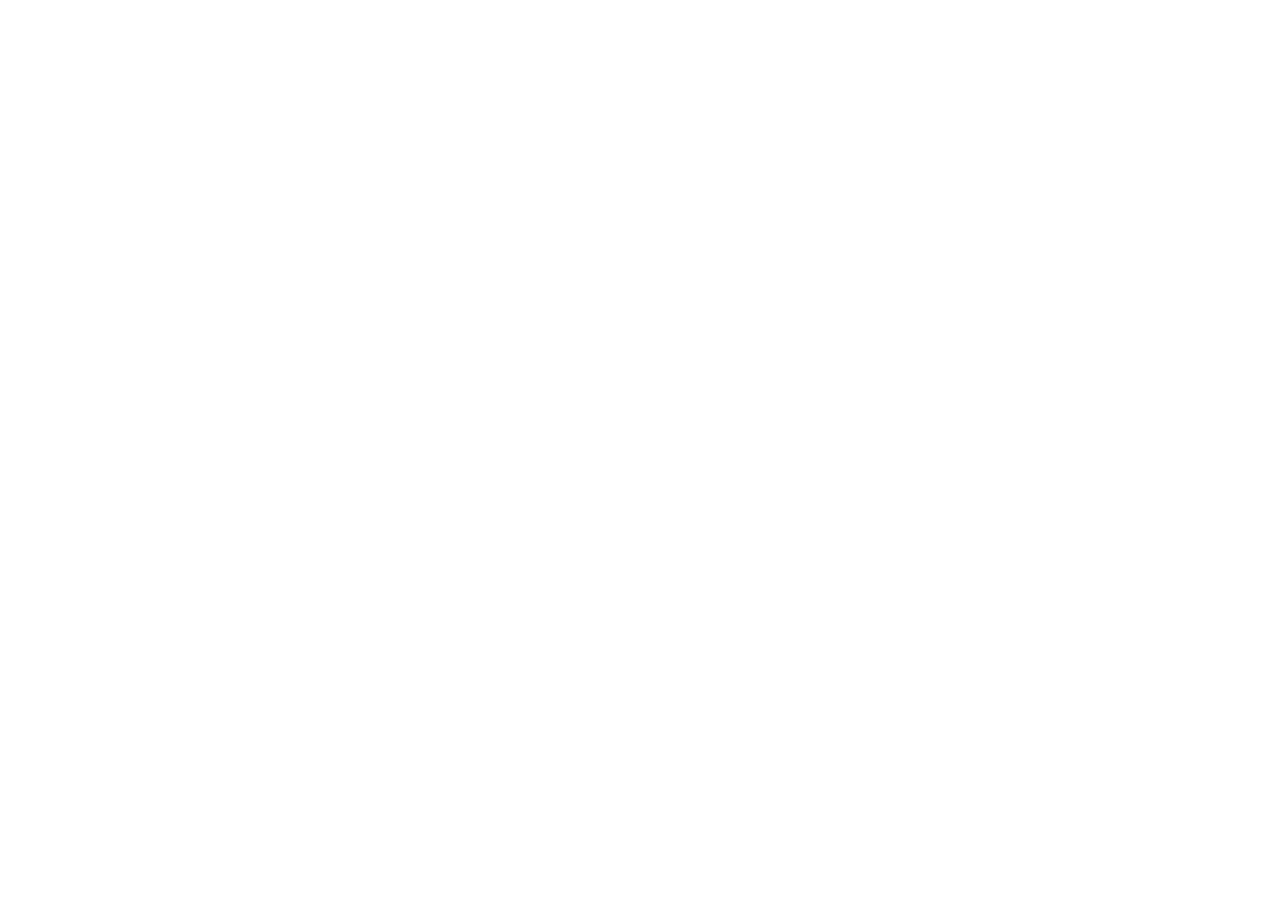
==== css.html @ 4d15ab6f "adiciona categorias de estrutura, textos e links ao html.html" ====
<!DOCTYPE html>
<html lang="pt-BR">
<head>
    <meta charset="UTF-8">
    <meta name="viewport" content="width=device-width, initial-scale=1.0">
    <link rel="stylesheet" href="css/estilo.css">
    <title>Document</title>
</head>
<body>
    
</body>
</html>
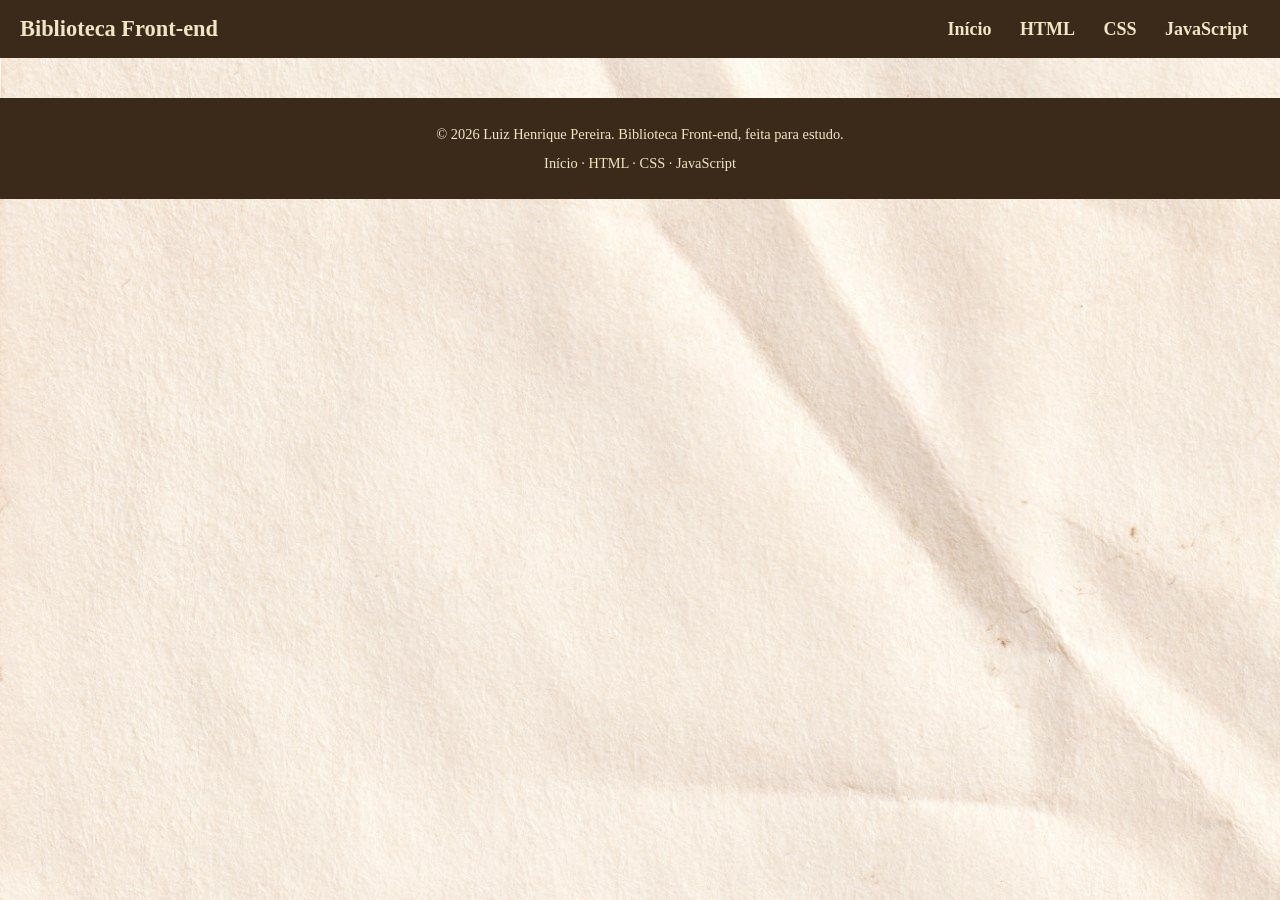
==== commit 2cbdc0d6: "adiciona estilo de e-book, índice interno e rodapé" ====
--- a/css.html
+++ b/css.html
@@ -1,12 +1,31 @@
-<!DOCTYPE html>
+<!doctype html>
 <html lang="pt-BR">
-<head>
-    <meta charset="UTF-8">
-    <meta name="viewport" content="width=device-width, initial-scale=1.0">
-    <link rel="stylesheet" href="css/estilo.css">
+  <head>
+    <meta charset="UTF-8" />
+    <meta name="viewport" content="width=device-width, initial-scale=1.0" />
+    <link rel="stylesheet" href="css/estilo.css" />
     <title>Document</title>
-</head>
-<body>
-    
-</body>
-</html>+  </head>
+  <body>
+    <header>
+      <h1>Biblioteca Front-end</h1>
+      <nav>
+        <a href="index.html">Início</a>
+        <a href="html.html">HTML</a>
+        <a href="css.html">CSS</a>
+        <a href="javascript.html">JavaScript</a>
+      </nav>
+    </header>
+    <footer>
+      <p>
+        &copy; 2026 Luiz Henrique Pereira. Biblioteca Front-end, feita para
+        estudo.
+      </p>
+      <p>
+        <a href="index.html">Início</a> · <a href="html.html">HTML</a> ·
+        <a href="css.html">CSS</a> ·
+        <a href="javascript.html">JavaScript</a>
+      </p>
+    </footer>
+  </body>
+</html>
--- a/css/estilo.css
+++ b/css/estilo.css
@@ -0,0 +1,138 @@
+* {
+    box-sizing: border-box;
+}
+
+body {
+    margin: 0;
+    font-family: Georgia, "Times New Roman", serif;
+    font-size: 18px;
+    line-height: 1.7;
+    color: #1a1a1a;
+    background-color: #f1e5c8;
+    background-image: url("../img/fundo-papel.jpg");
+    background-repeat: repeat;
+}
+
+header {
+    background-color: #3b2a1a;
+    color: #f1e5c8;
+    padding: 10px 20px;
+    position: sticky;
+    top: 0;
+    z-index: 100;
+    display: flex;
+    flex-wrap: wrap;
+    align-items: center;
+    justify-content: space-between;
+    gap: 8px 20px;
+}
+
+header h1 {
+    margin: 0;
+    font-size: 1.4rem;
+}
+
+nav a {
+    color: #f1e5c8;
+    text-decoration: none;
+    margin: 0 12px;
+    font-weight: bold;
+}
+
+nav a:hover {
+    text-decoration: underline;
+}
+
+main {
+    max-width: 900px;
+    margin: 0 auto;
+    padding: 20px;
+}
+
+main > section > h2 {
+    border-bottom: 2px solid #3b2a1a;
+    padding-bottom: 8px;
+}
+
+article {
+    background-color: rgba(255, 255, 255, 0.500);
+    border-left: 5px solid #3b2a1a;
+    border-radius: 6px;
+    padding: 16px 20px;
+    margin-bottom: 24px;
+}
+
+pre {
+    background-color: #2b2b2b;
+    color: #f5f5f5;
+    padding: 14px;
+    border-radius: 6px;
+    overflow-x: auto;
+}
+
+code {
+    font-family: Consolas, "Courier New", monospace;
+}
+
+article h3 {
+    color: #3b2a1a;
+    margin-top: 0;
+}
+
+article h3 code {
+    background-color: rgba(59, 42, 26, 0.12);
+    padding: 2px 8px;
+    border-radius: 4px;
+}
+
+html {
+    scroll-behavior: smooth;
+}
+
+section {
+    scroll-margin-top: 70px;
+}
+
+.indice {
+    background-color: rgba(255, 255, 255, 0.5);
+    border-left: 5px solid #3b2a1a;
+    border-radius: 6px;
+    padding: 16px 20px;
+    margin-bottom: 24px;
+}
+
+.indice h3 {
+    margin-top: 0;
+    color: #3b2a1a;
+}
+
+.indice a {
+    color: #3b2a1a;
+    margin: 0;
+}
+
+.indice a:hover {
+    text-decoration: underline;
+}
+
+footer {
+    background-color: #3b2a1a;
+    color: #f1e5c8;
+    padding: 20px;
+    text-align: center;
+    margin-top: 40px;
+    font-size: 0.9rem;
+}
+
+footer p {
+    margin: 4px 0;
+}
+
+footer a {
+    color: #f1e5c8;
+    text-decoration: none;
+}
+
+footer a:hover {
+    text-decoration: underline;
+}
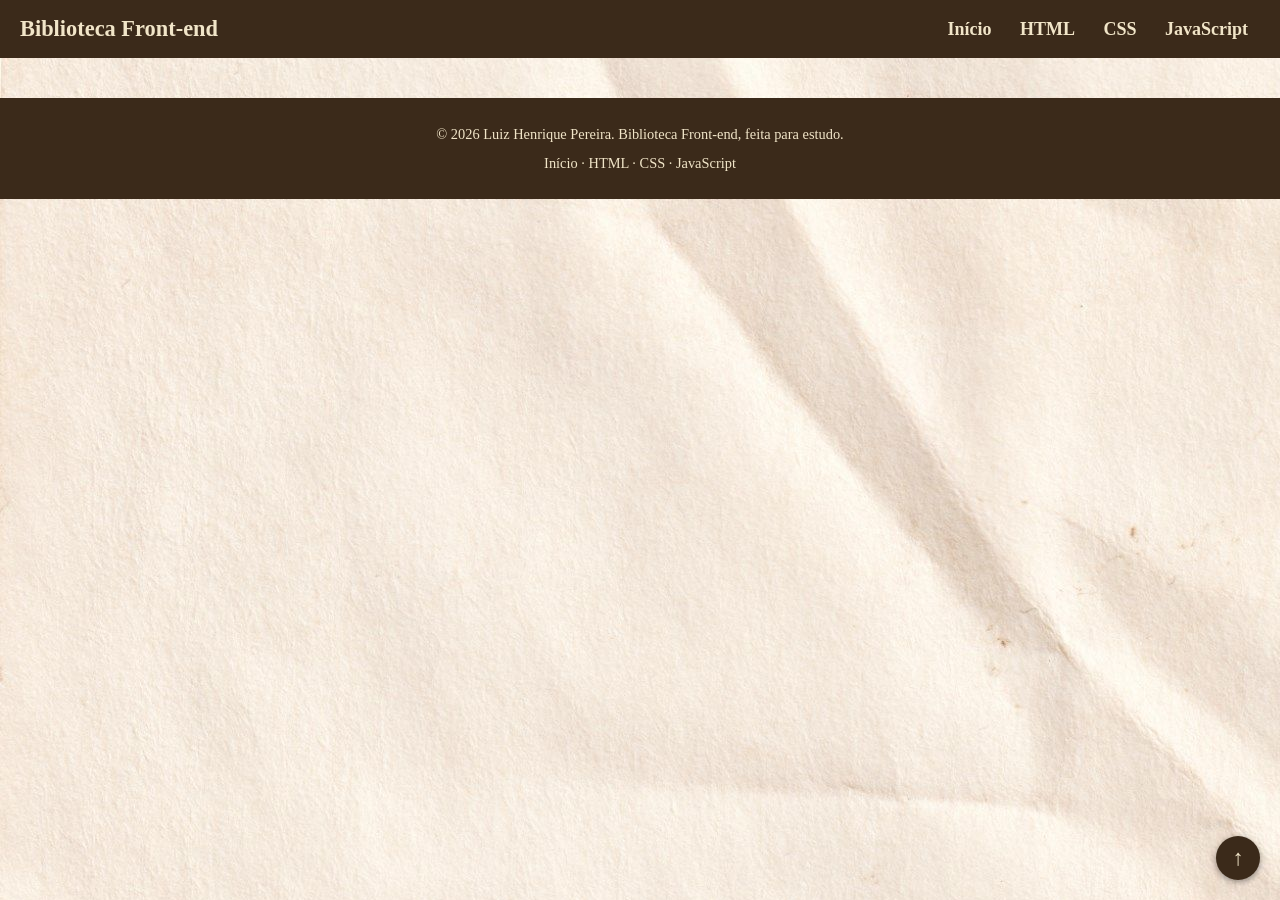
==== commit 8d9951d1: "adiciona botão voltar ao topo, seção texto e código e nota de segurança no link" ====
--- a/css.html
+++ b/css.html
@@ -7,7 +7,7 @@
     <title>Document</title>
   </head>
   <body>
-    <header>
+    <header id="topo">
       <h1>Biblioteca Front-end</h1>
       <nav>
         <a href="index.html">Início</a>
@@ -27,5 +27,6 @@
         <a href="javascript.html">JavaScript</a>
       </p>
     </footer>
+    <a href="#" class="voltar-topo" aria-label="Voltar ao topo">↑</a>
   </body>
 </html>
--- a/css/estilo.css
+++ b/css/estilo.css
@@ -135,4 +135,26 @@
 
 footer a:hover {
     text-decoration: underline;
+}
+
+.voltar-topo {
+    position: fixed;
+    right: 20px;
+    bottom: 20px;
+    width: 44px;
+    height: 44px;
+    display: flex;
+    align-items: center;
+    justify-content: center;
+    background-color: #3b2a1a;
+    color: #f1e5c8;
+    border-radius: 50%;
+    text-decoration: none;
+    font-size: 1.4rem;
+    box-shadow: 0 2px 6px rgba(0, 0, 0, 0.4);
+    z-index: 100;
+}
+
+.voltar-topo:hover {
+    background-color: #5a4028;
 }
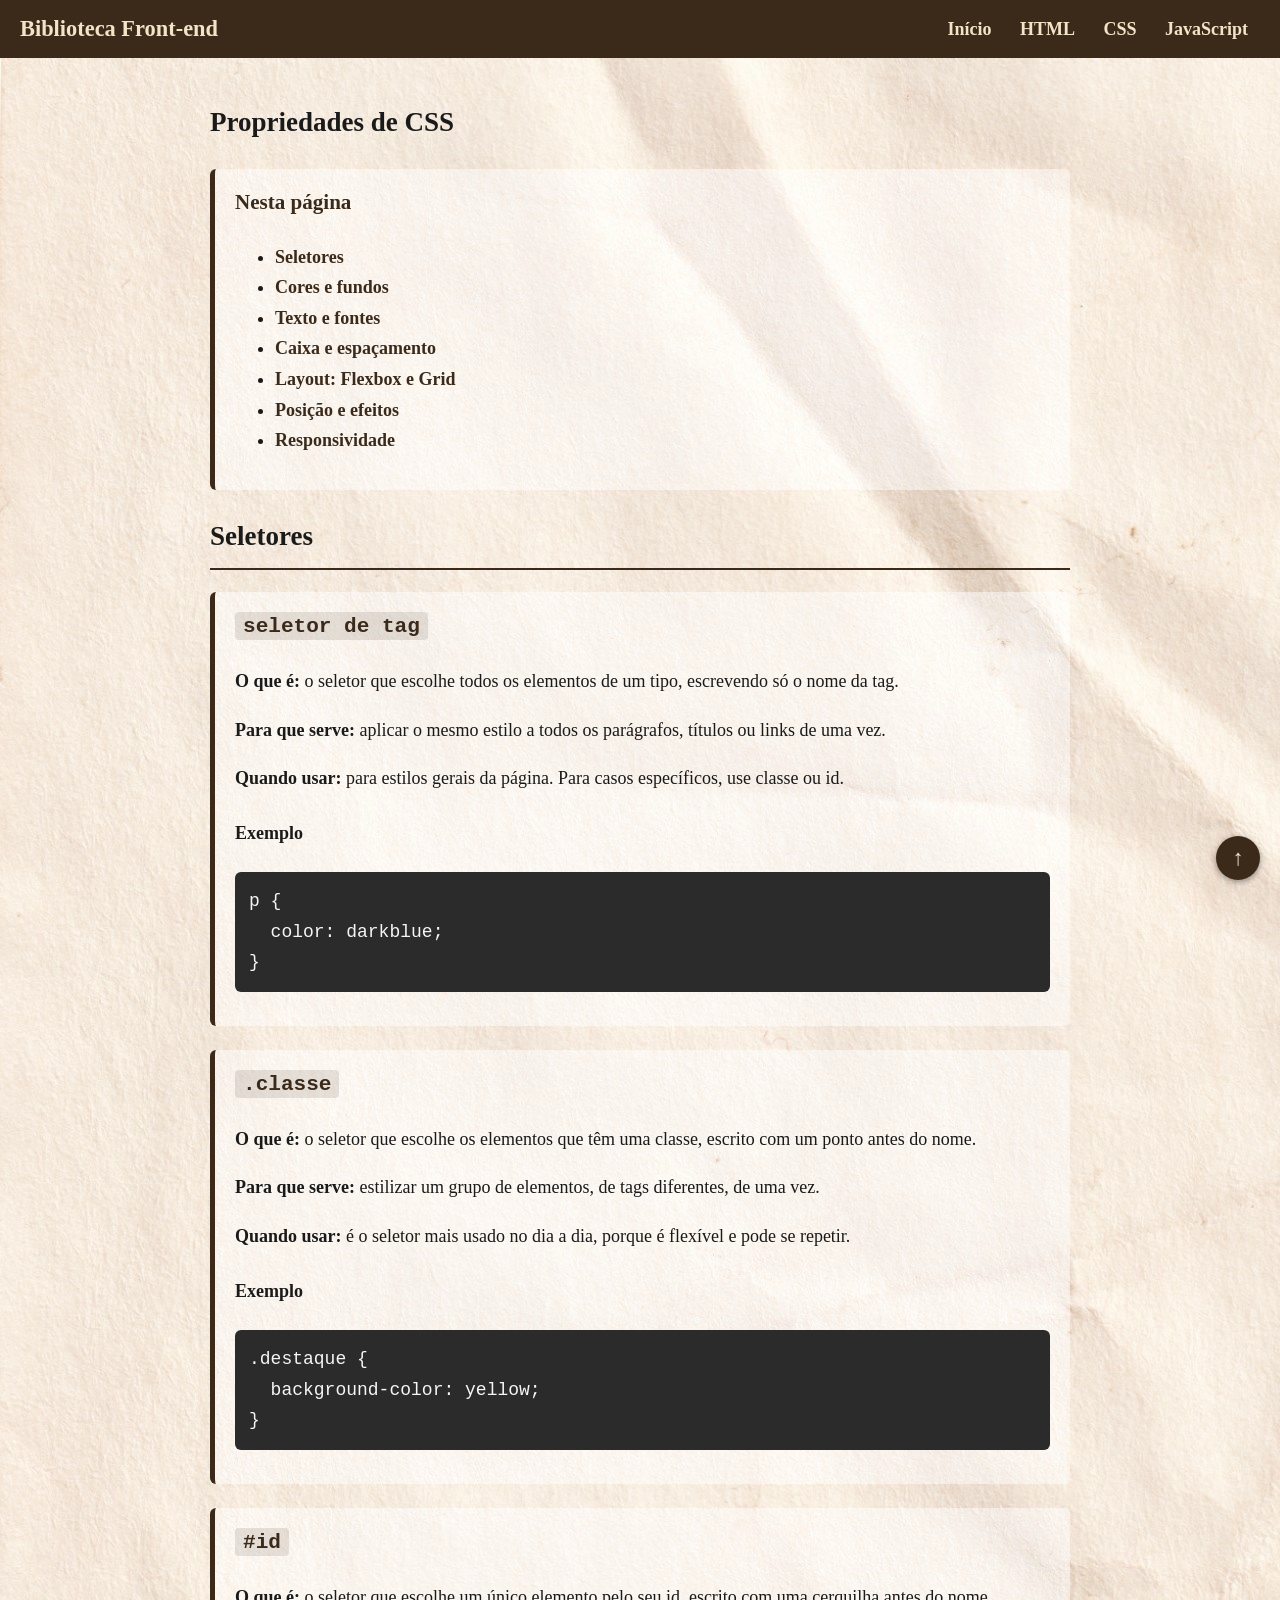
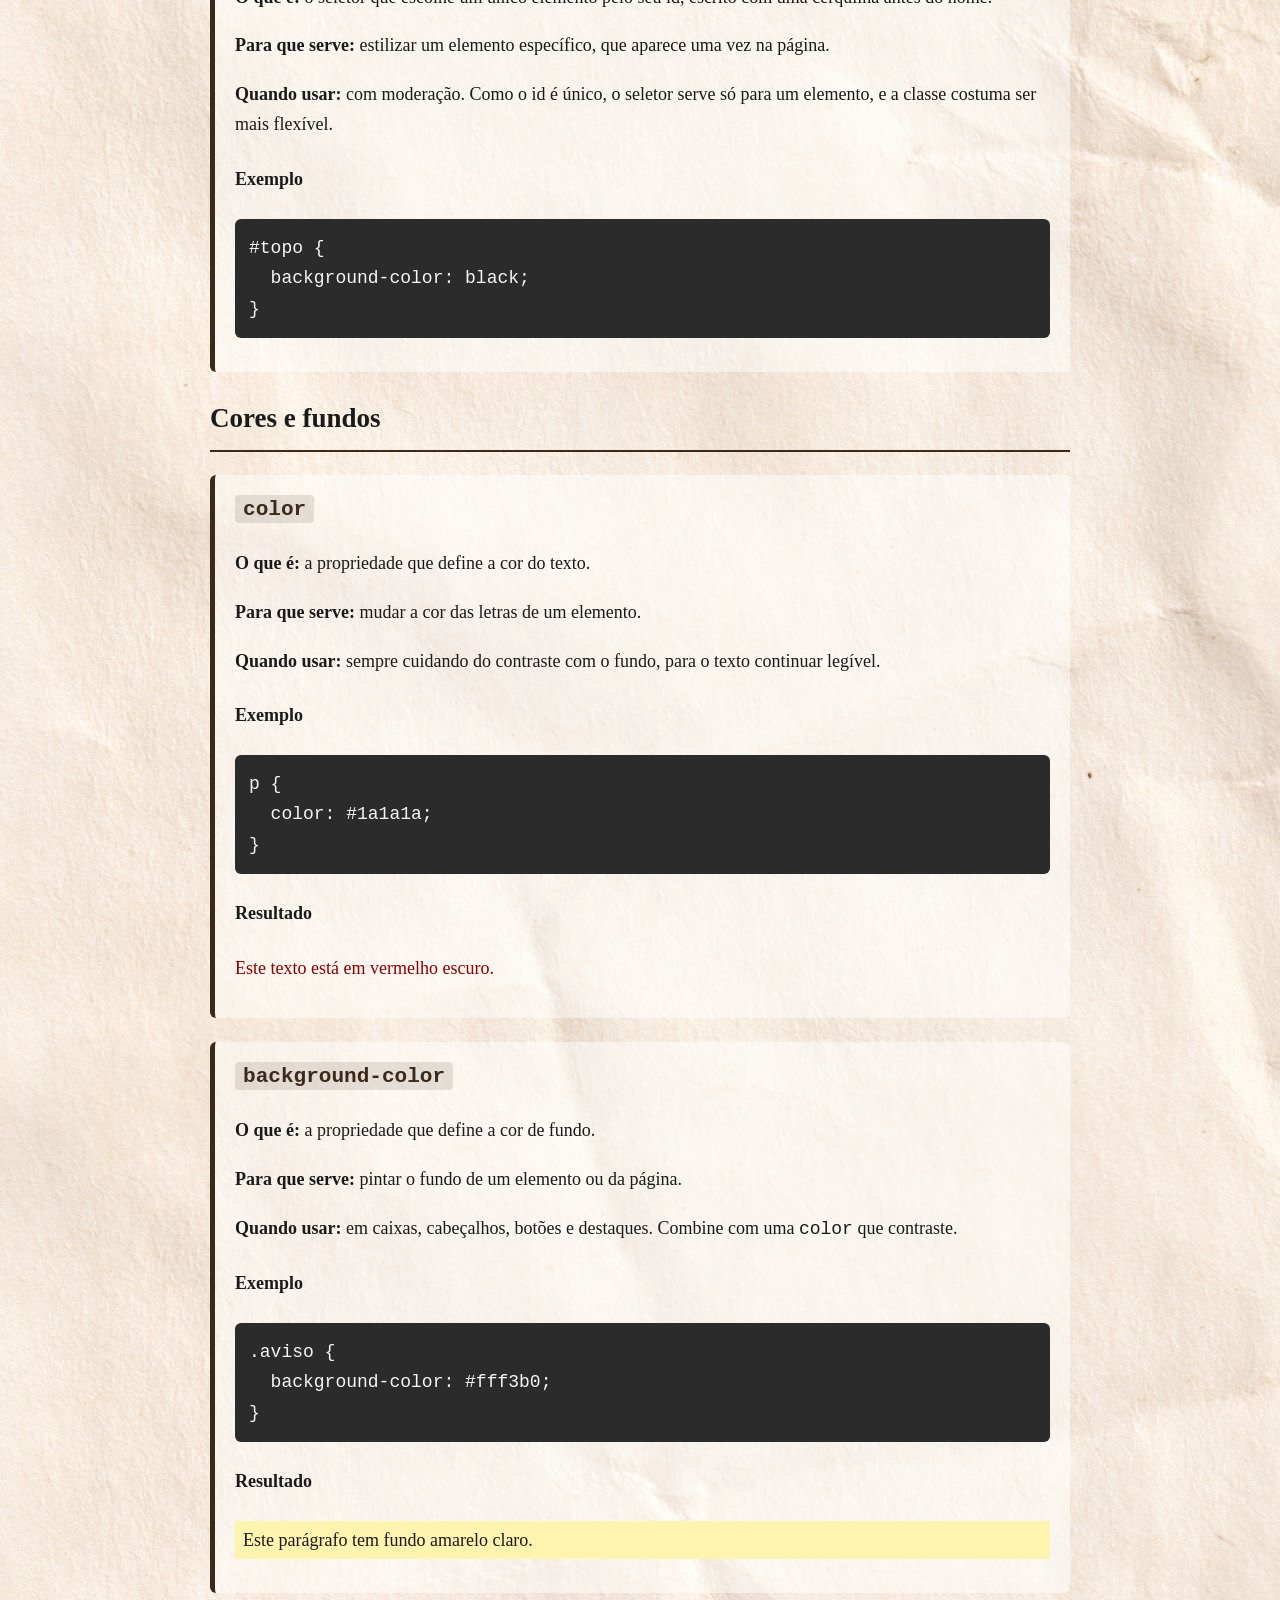
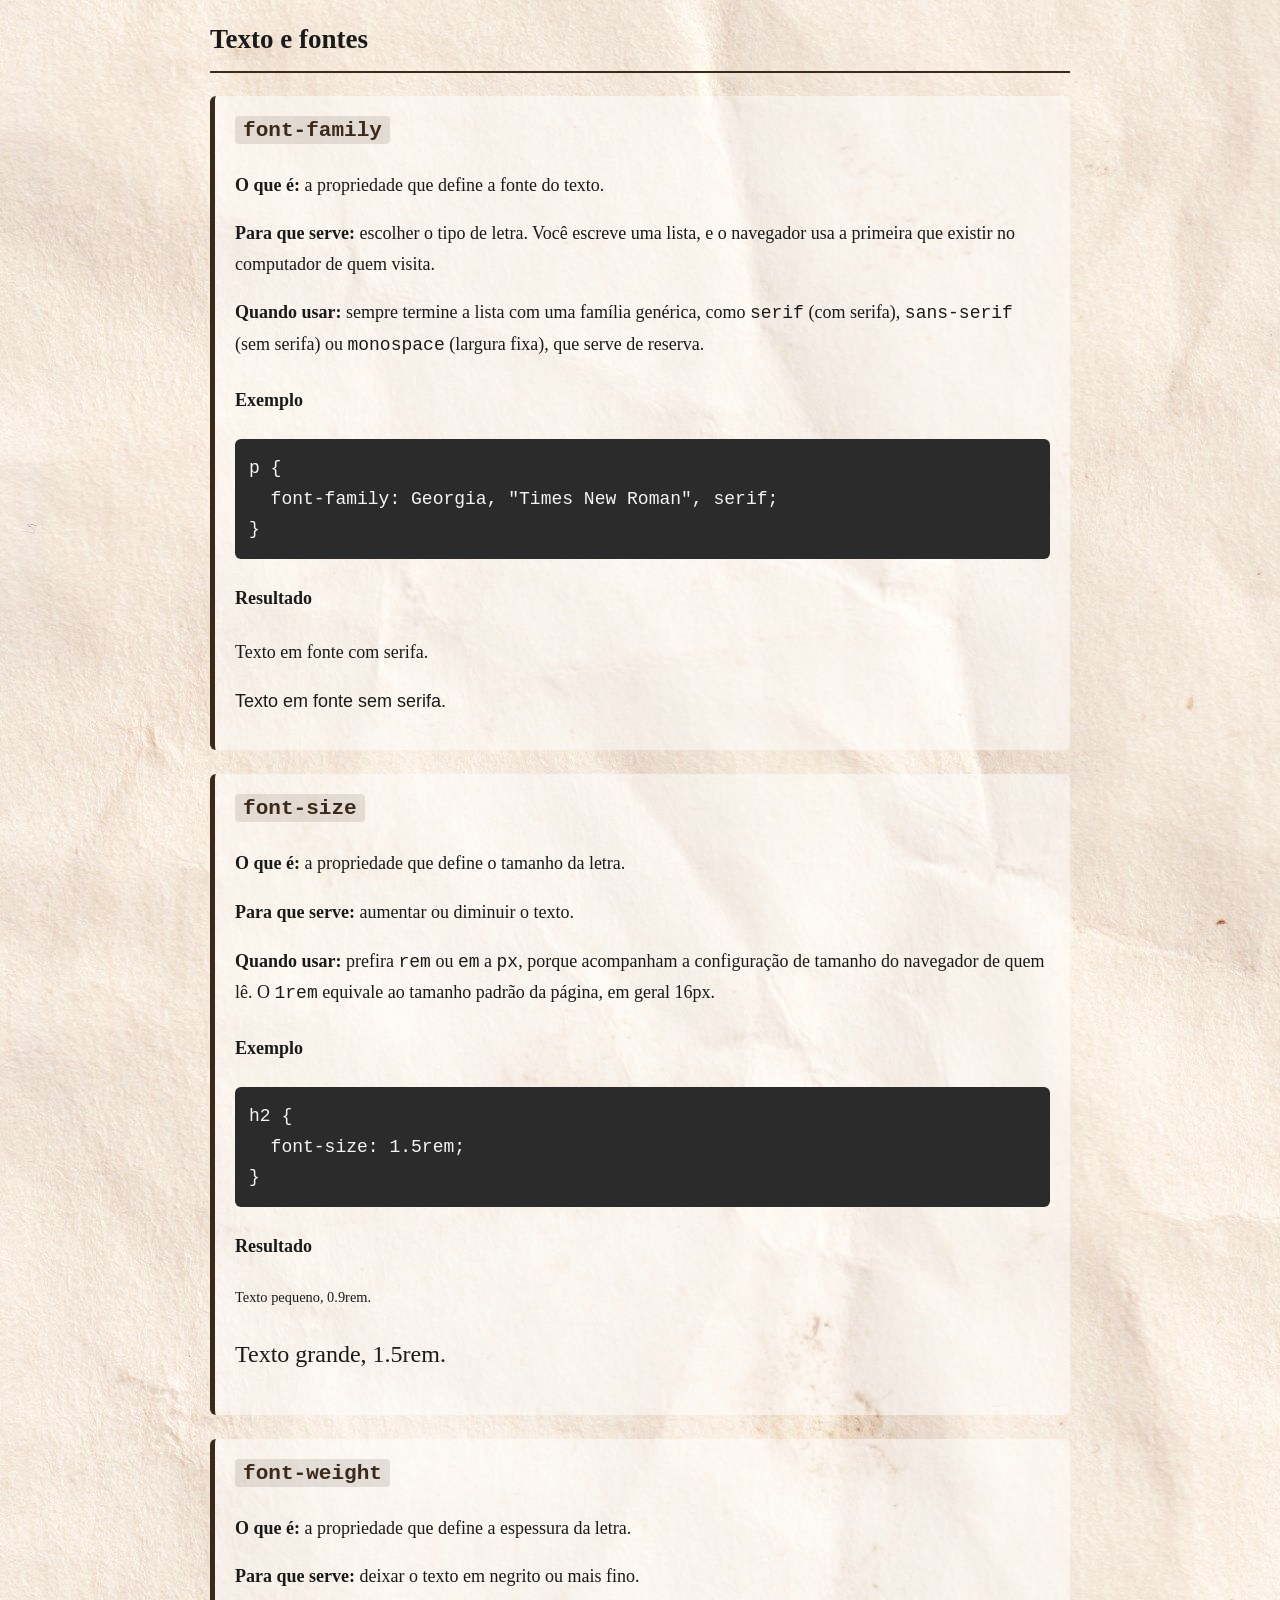
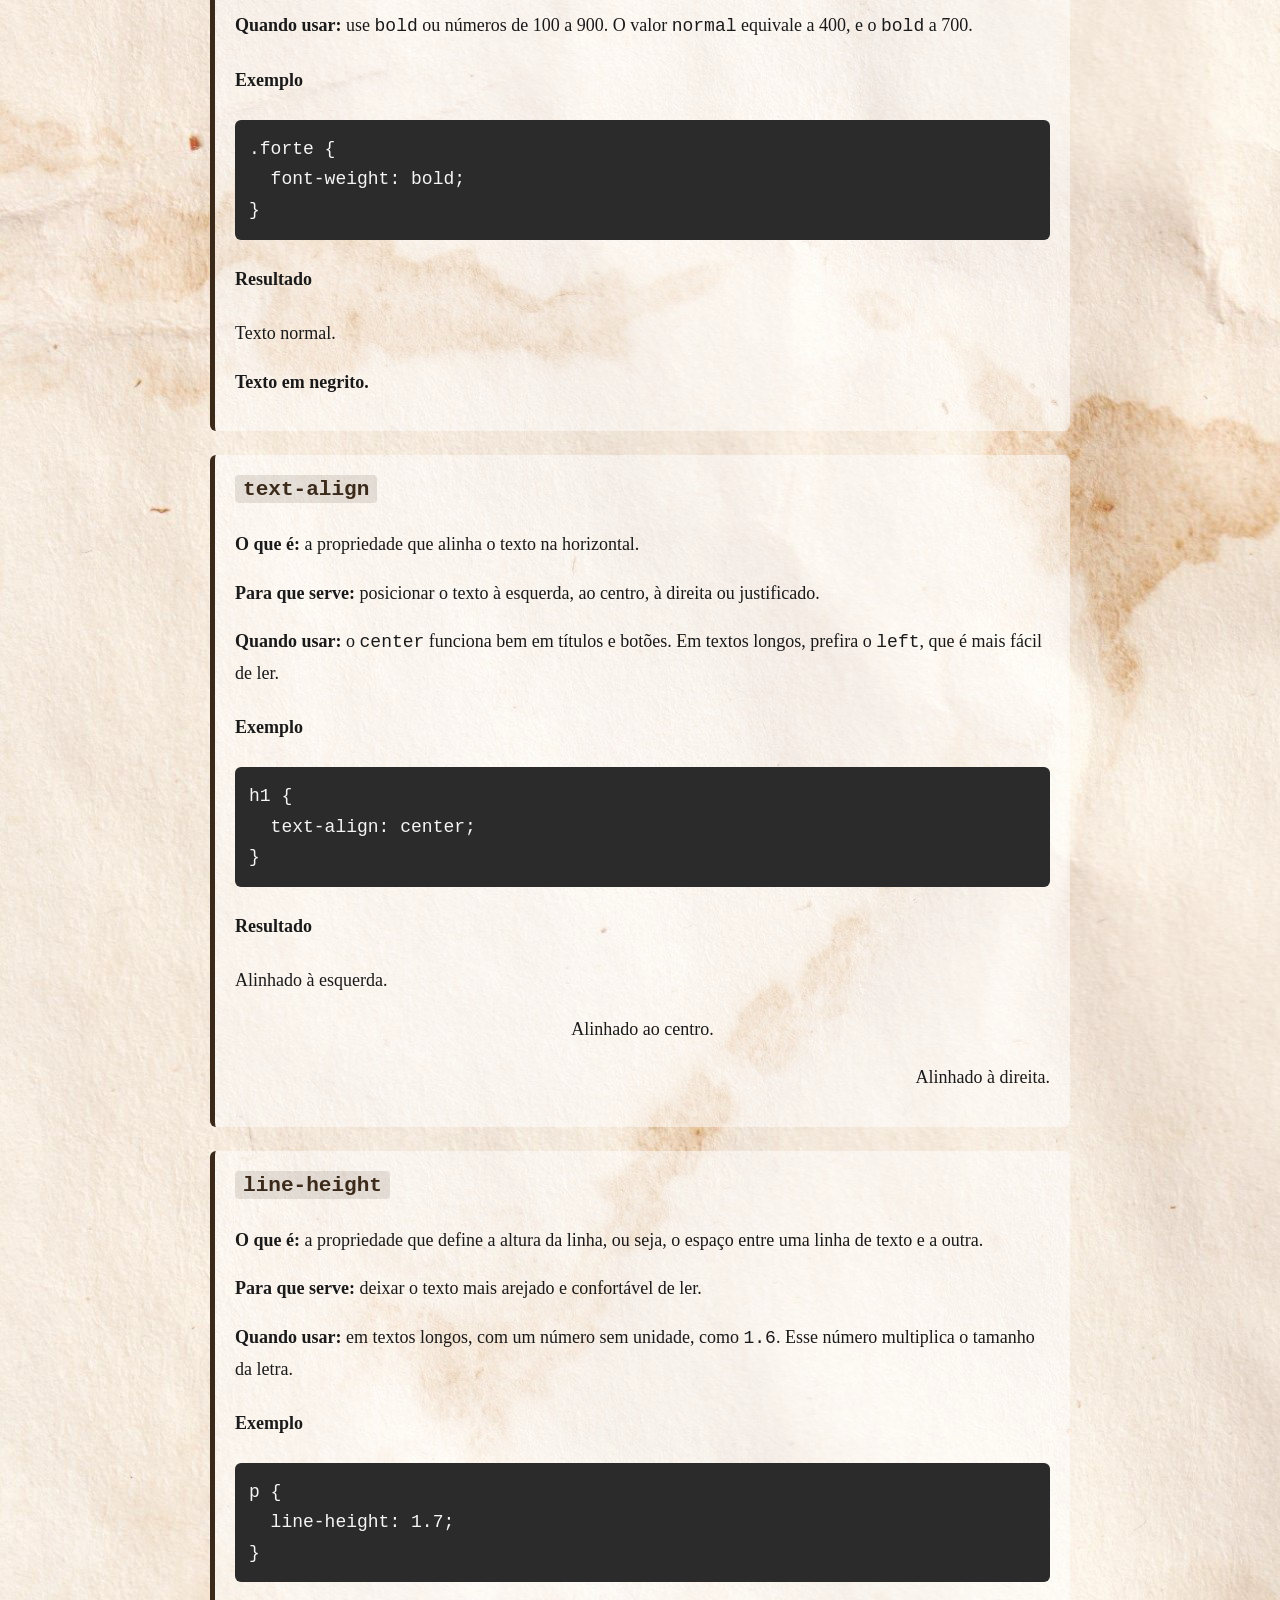
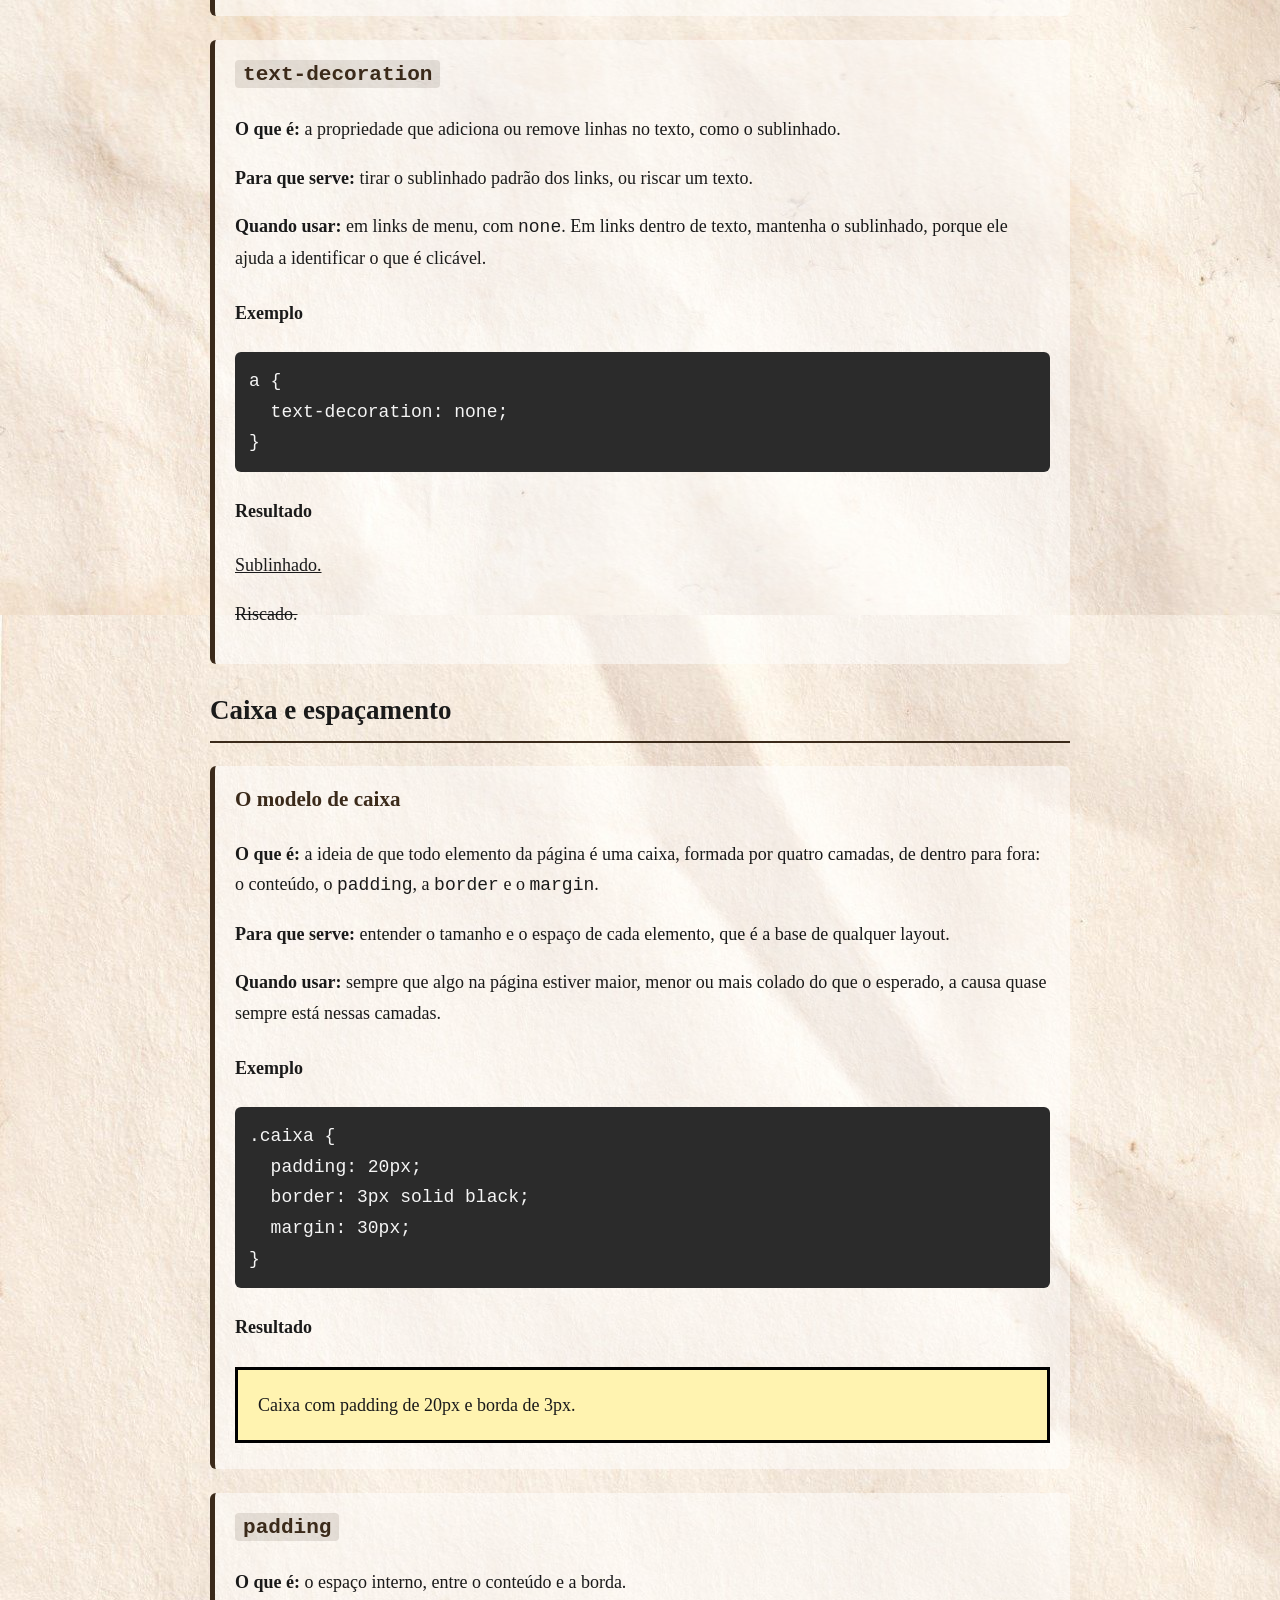
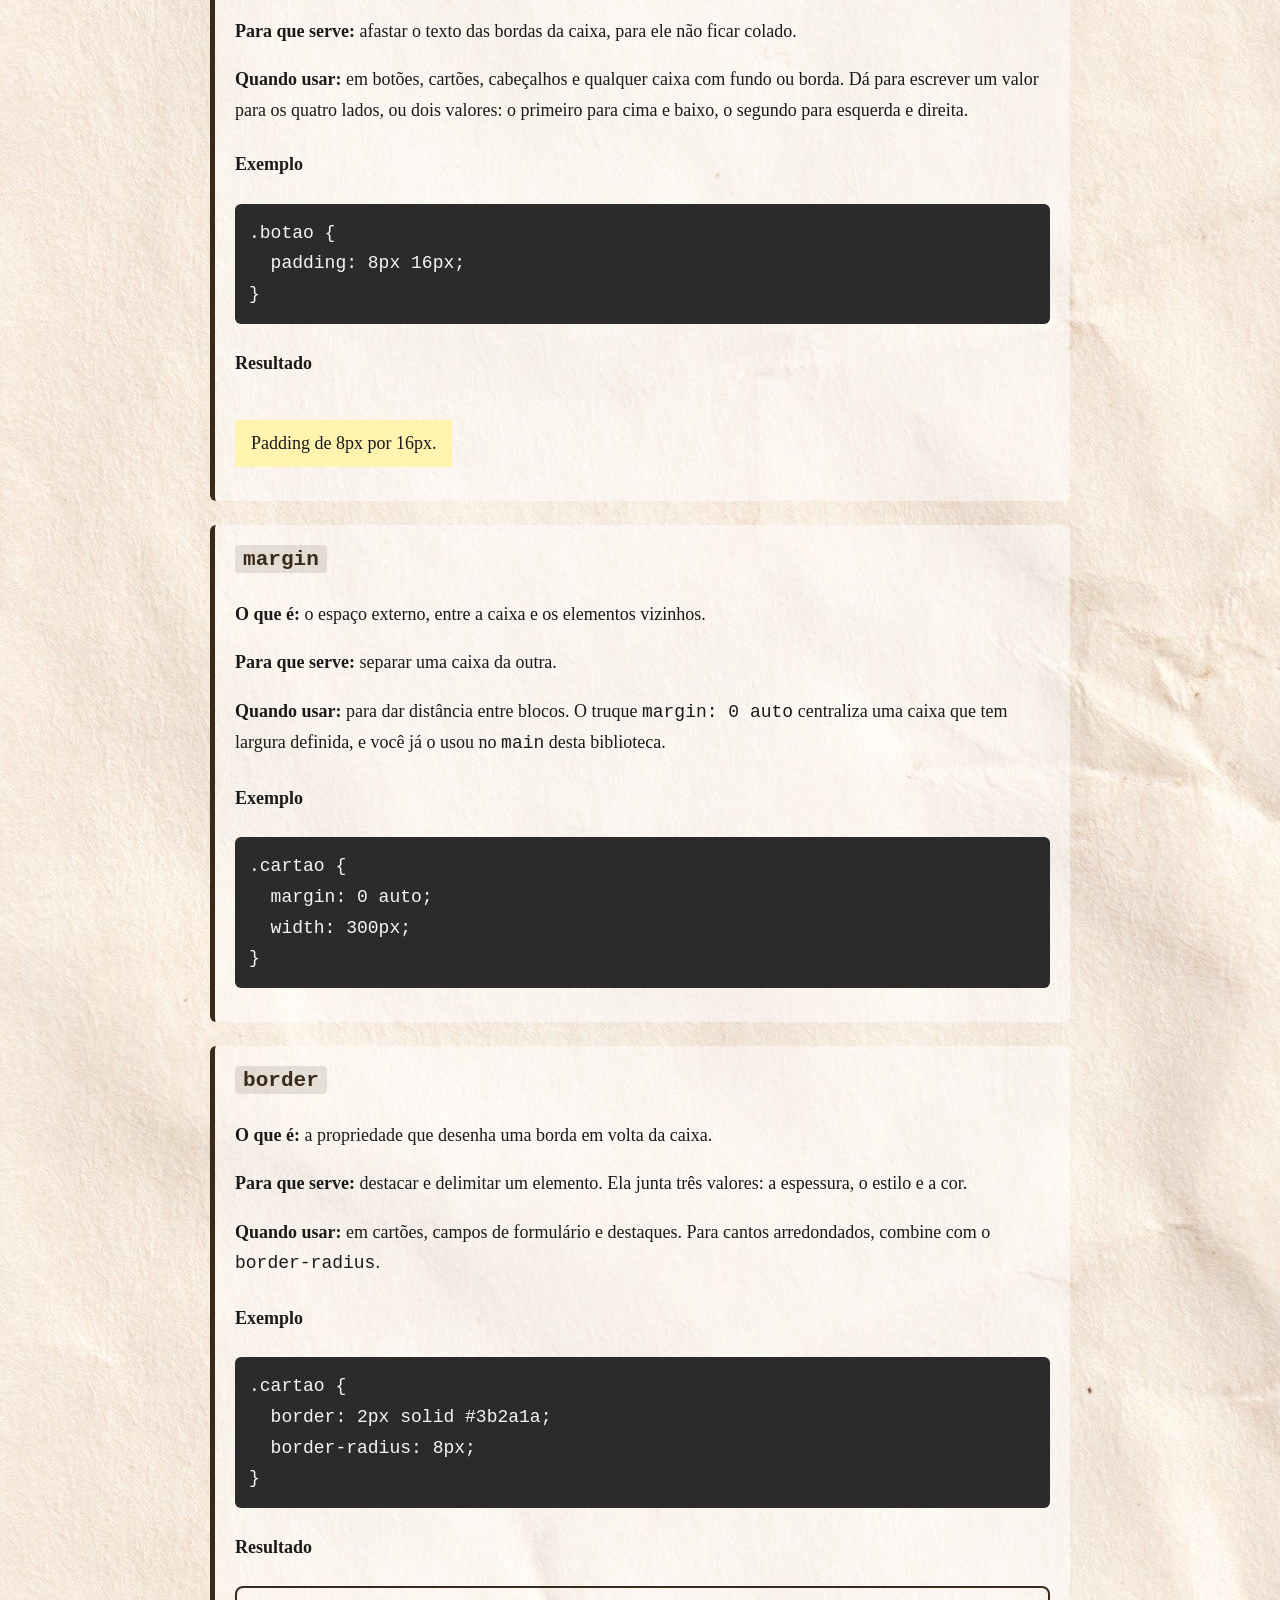
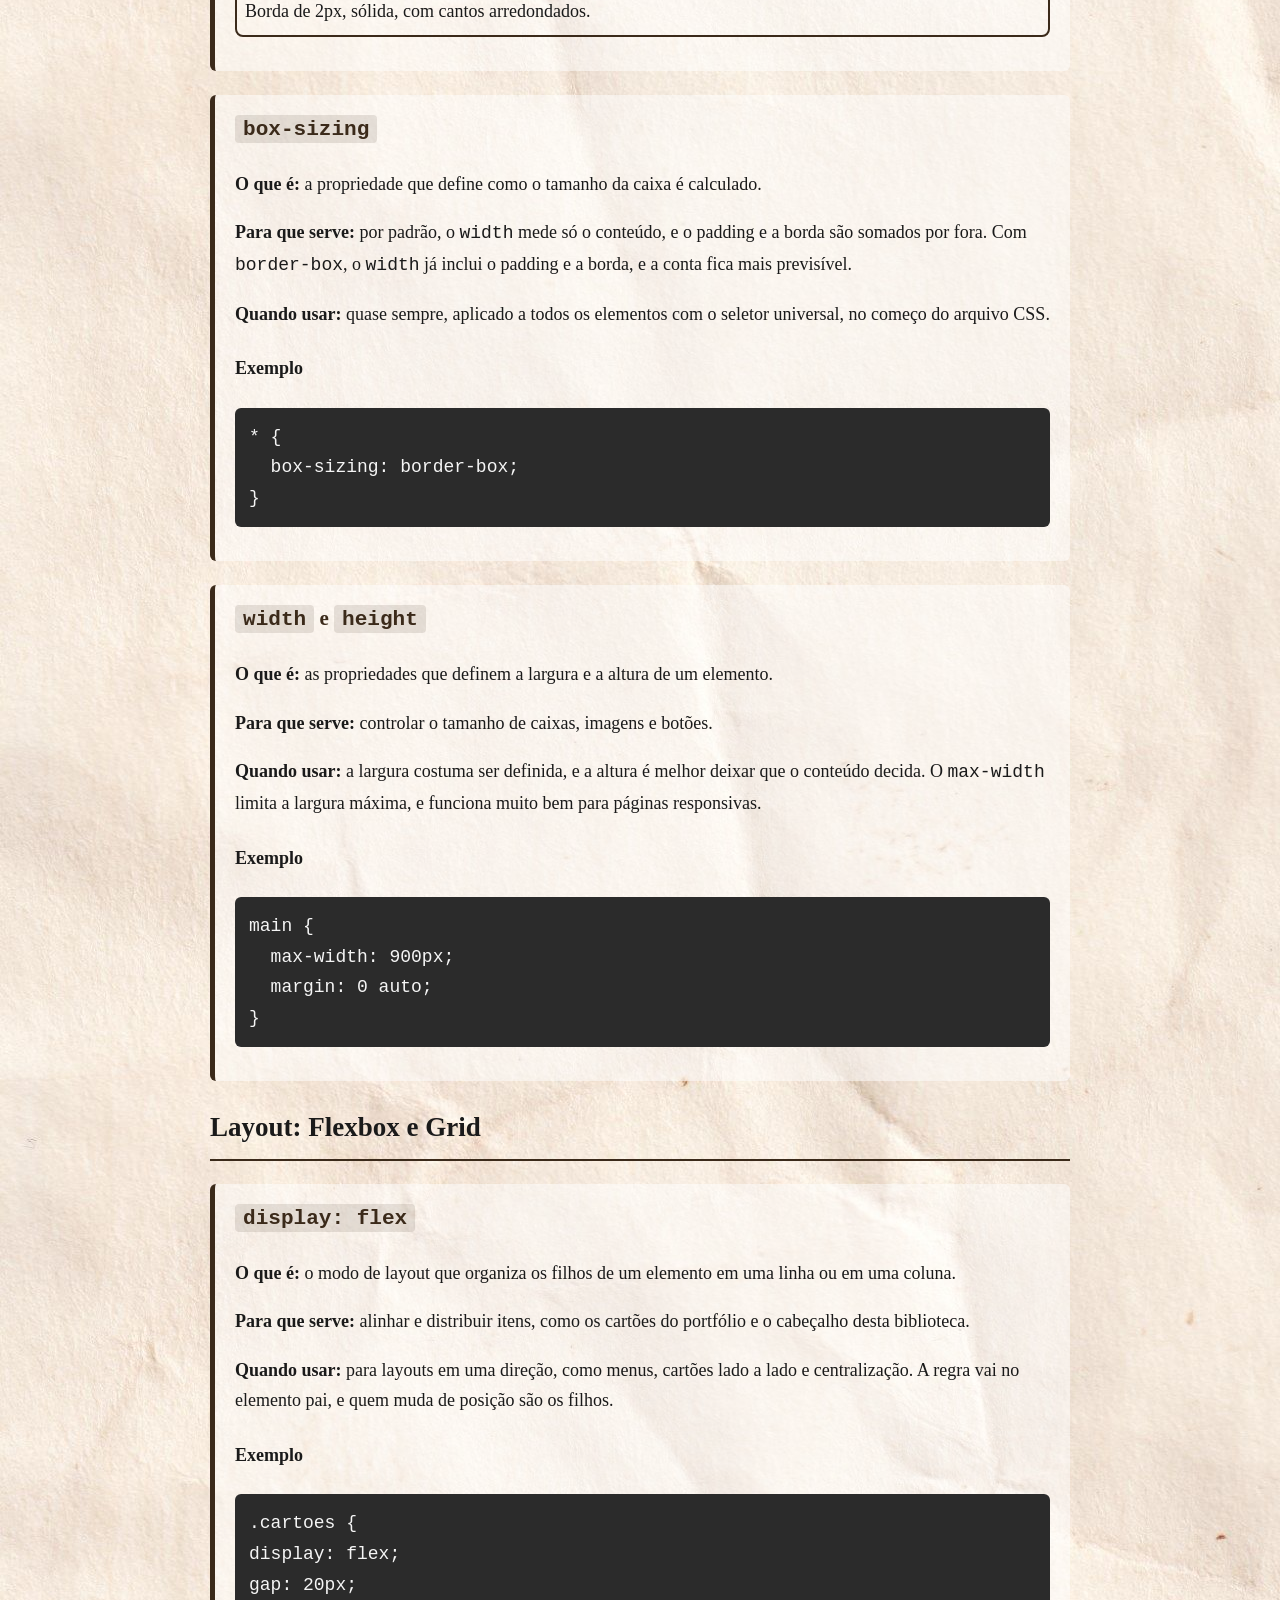
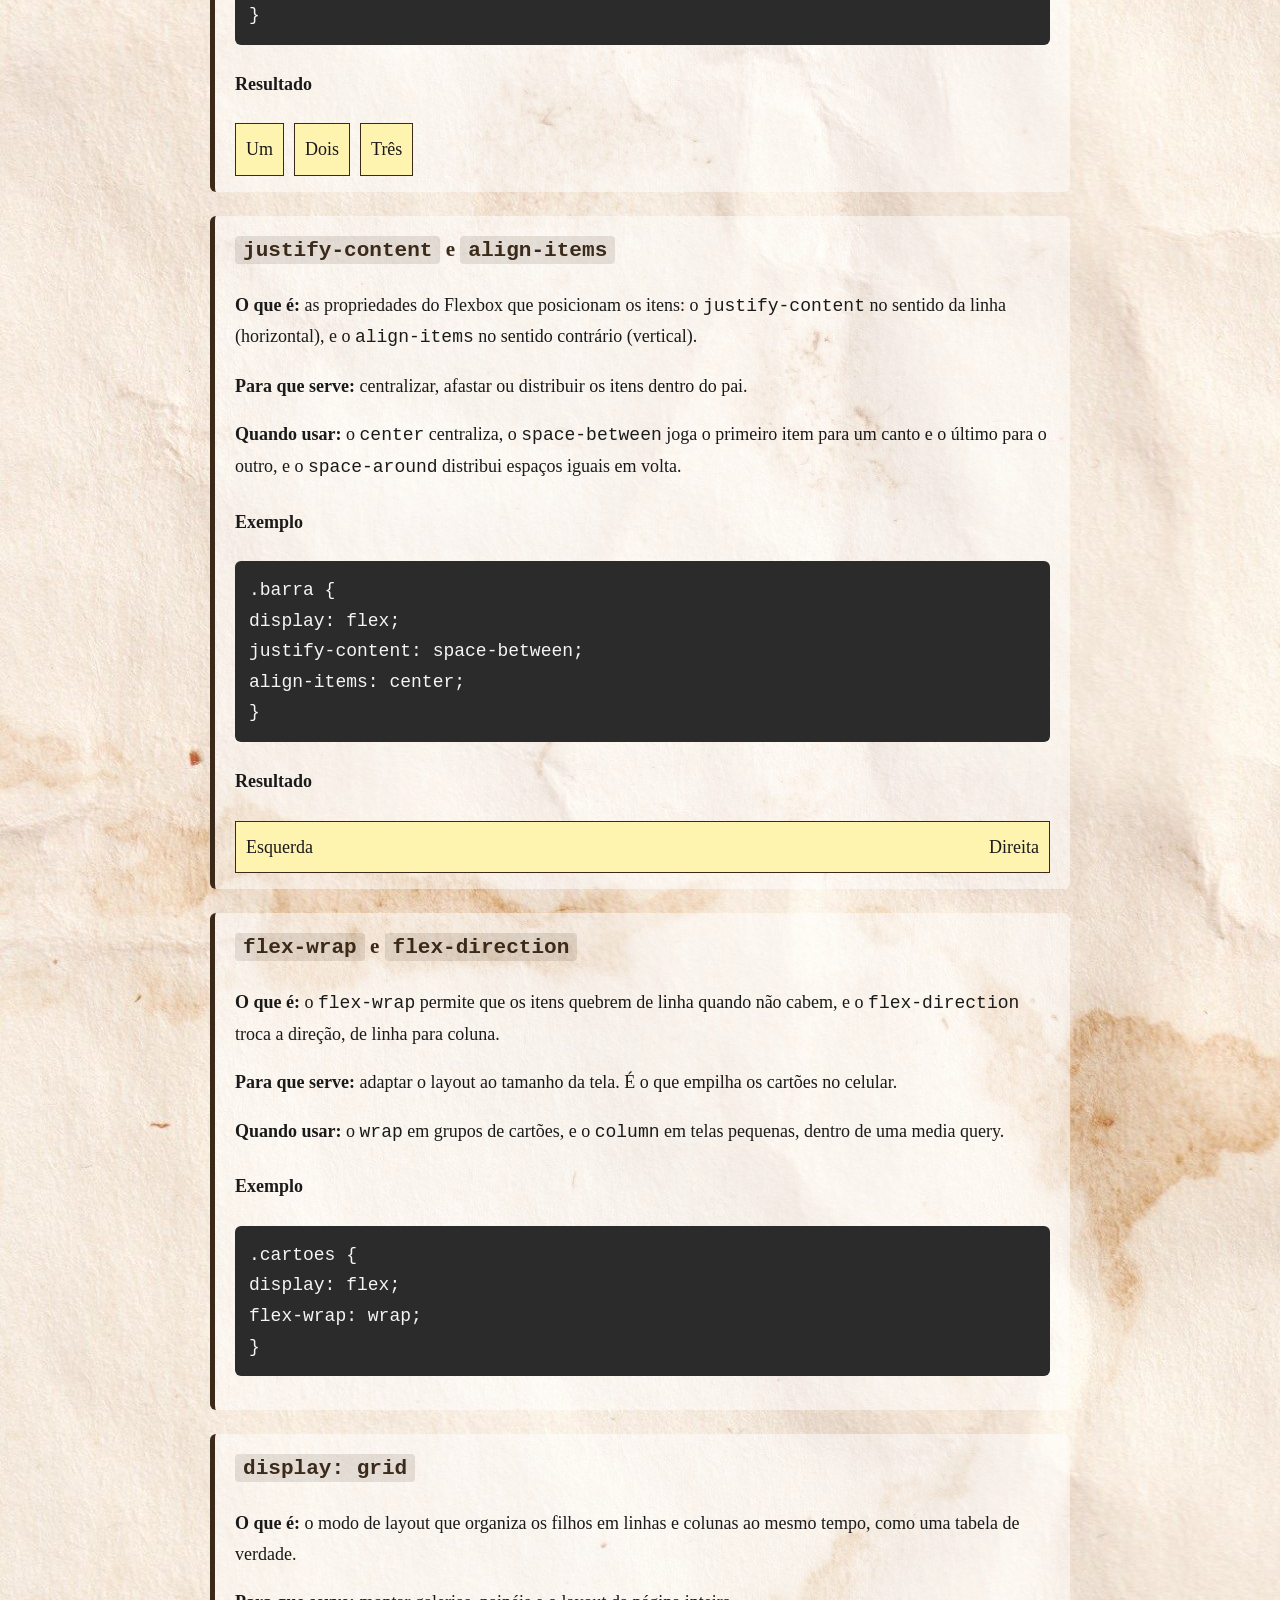
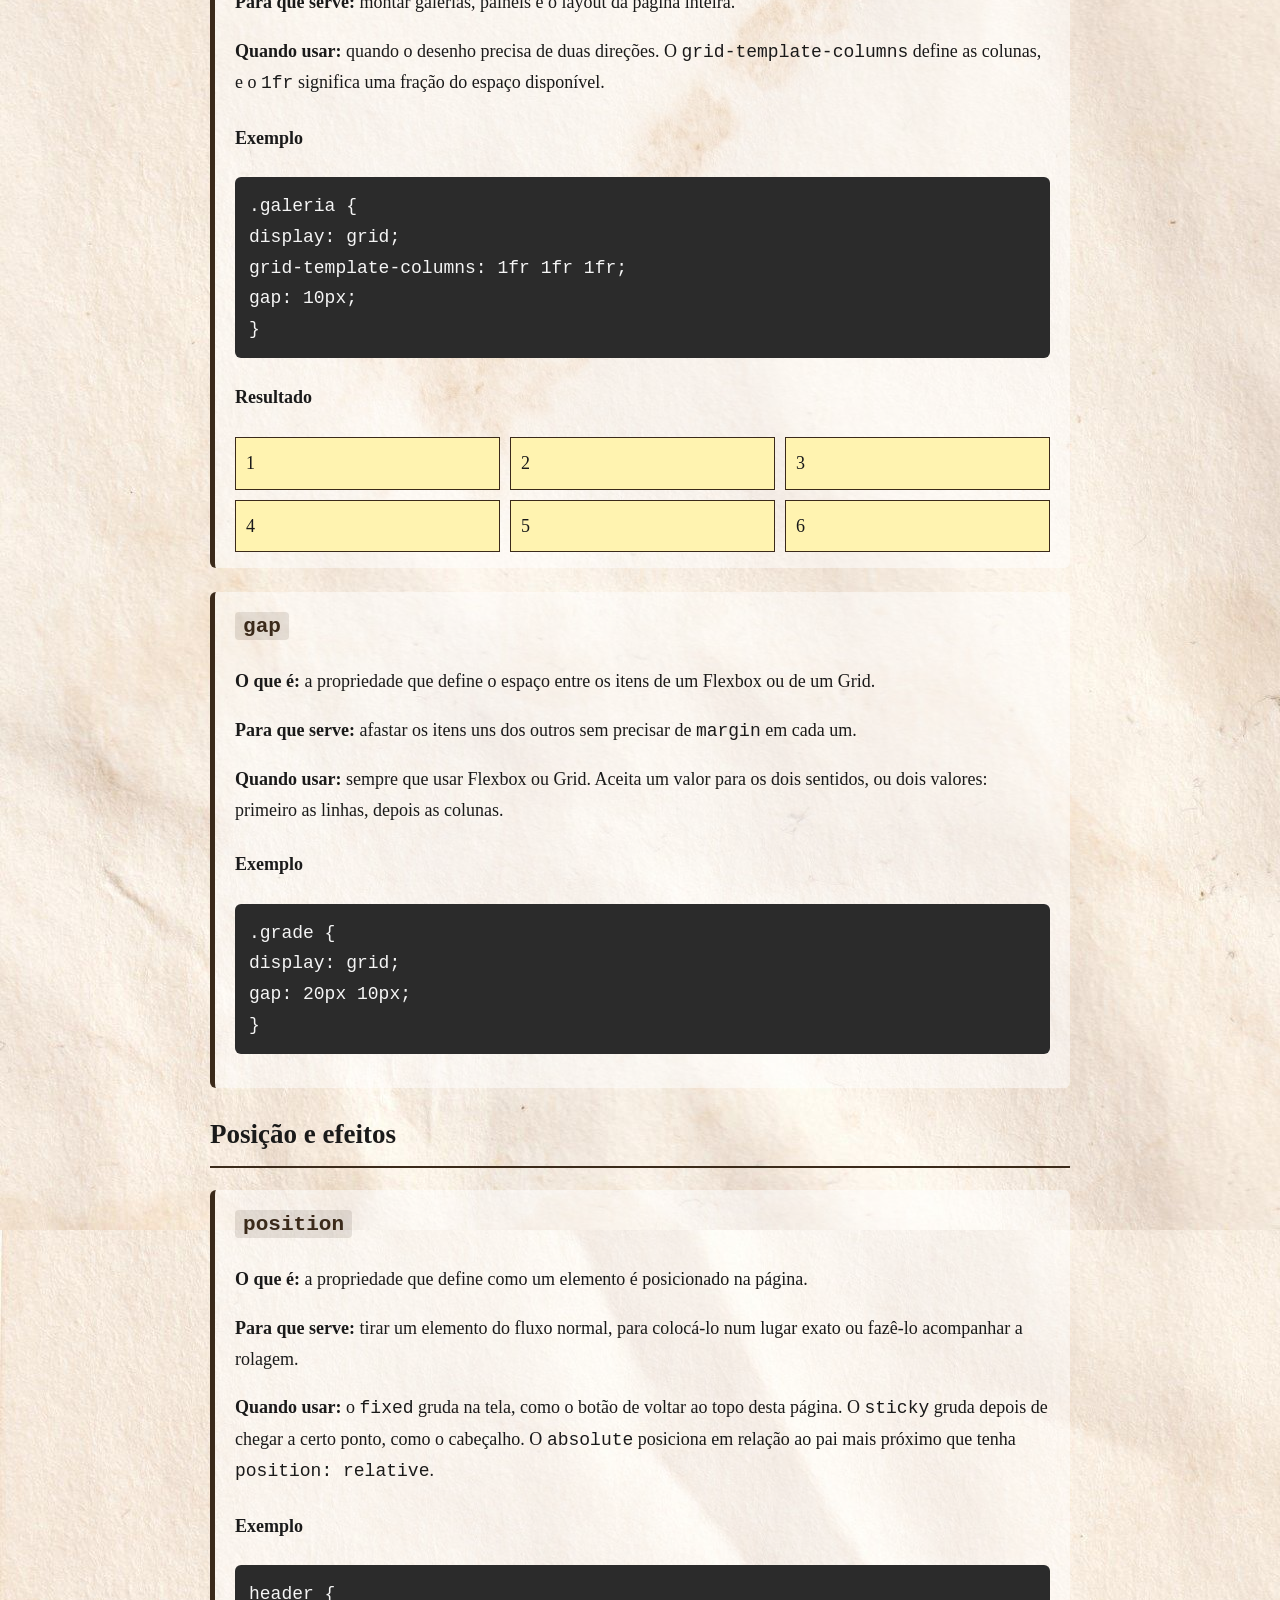
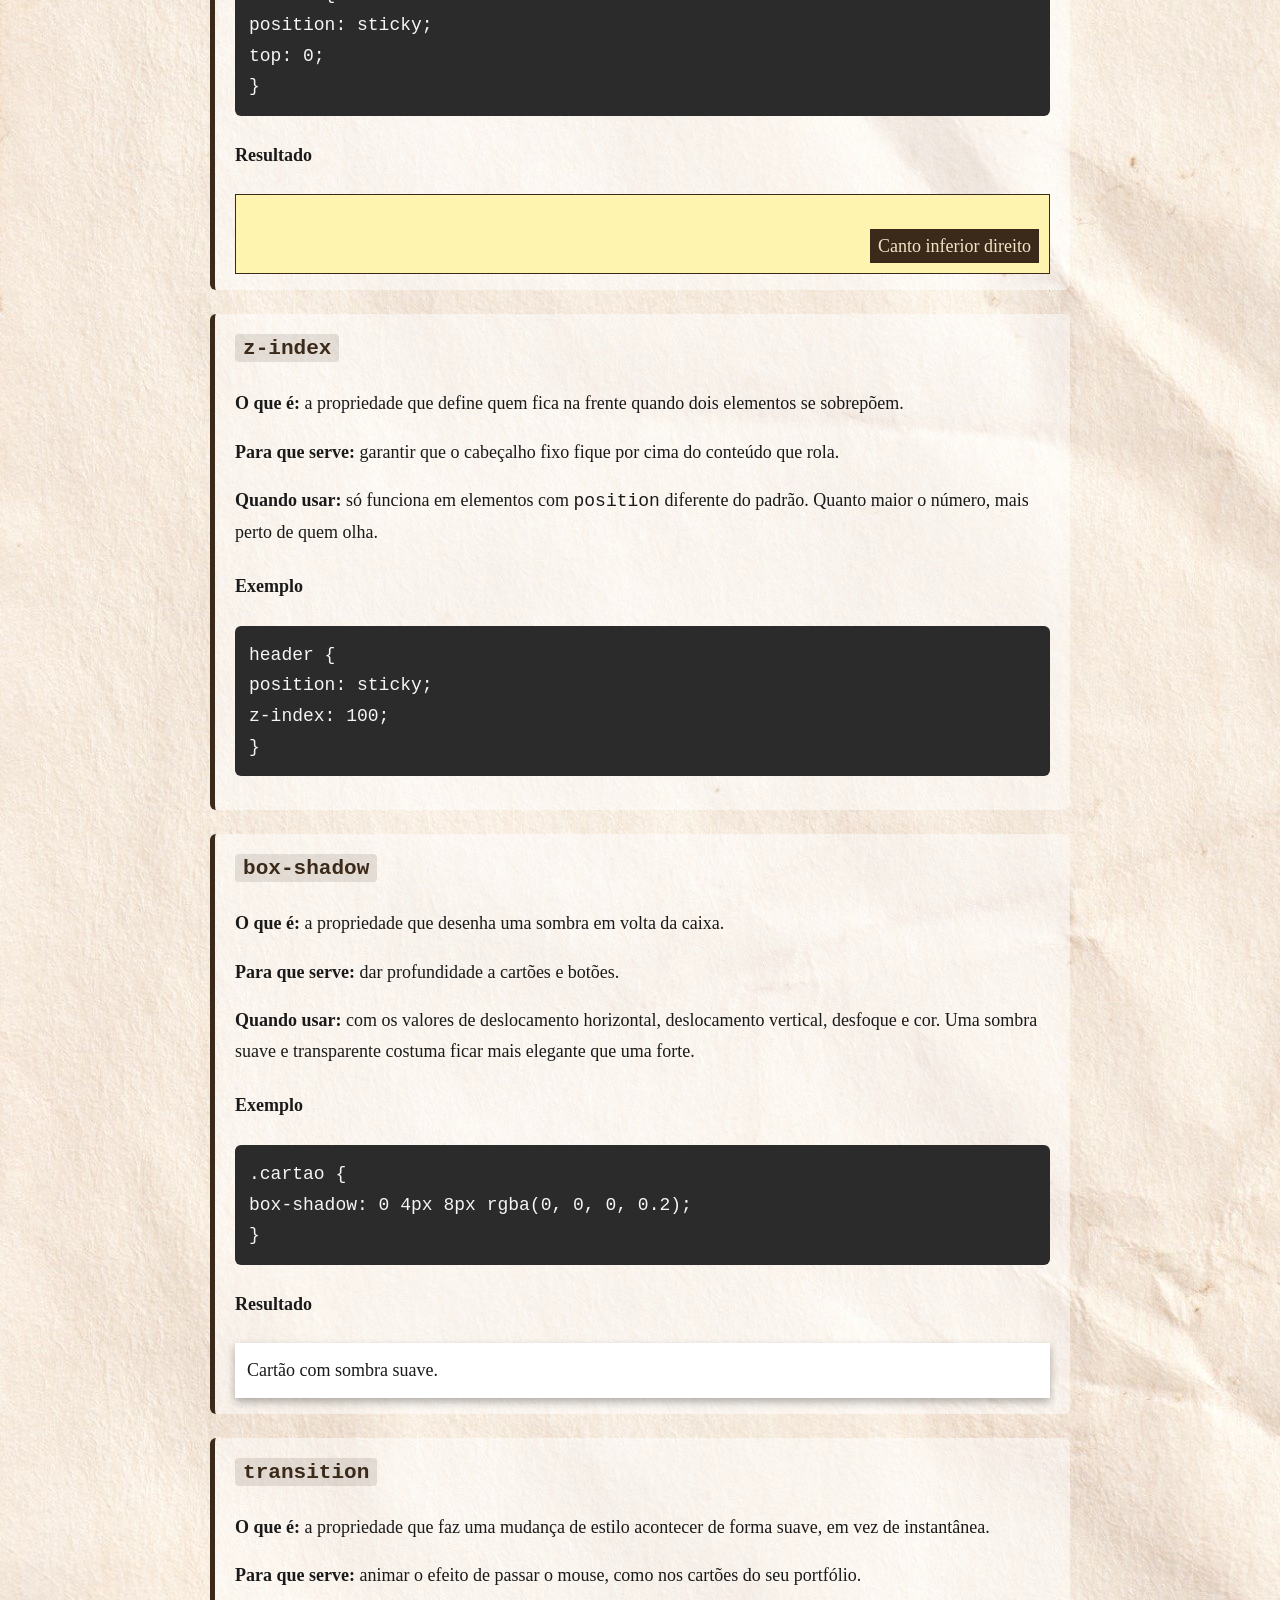
==== commit 2bc6310c: "cria configuração e estrutura de CSS" ====
--- a/css.html
+++ b/css.html
@@ -4,7 +4,7 @@
     <meta charset="UTF-8" />
     <meta name="viewport" content="width=device-width, initial-scale=1.0" />
     <link rel="stylesheet" href="css/estilo.css" />
-    <title>Document</title>
+    <title>CSS, Biblioteca Front-end</title>
   </head>
   <body>
     <header id="topo">
@@ -16,6 +16,972 @@
         <a href="javascript.html">JavaScript</a>
       </nav>
     </header>
+    <main>
+      <h2>Propriedades de CSS</h2>
+      <nav class="indice">
+        <h3>Nesta página</h3>
+        <ul>
+          <li><a href="#seletores">Seletores</a></li>
+          <li><a href="#cores-fundos">Cores e fundos</a></li>
+          <li><a href="#texto-fontes">Texto e fontes</a></li>
+          <li><a href="#caixa-espacamento">Caixa e espaçamento</a></li>
+          <li><a href="#layout">Layout: Flexbox e Grid</a></li>
+          <li><a href="#posicao-efeitos">Posição e efeitos</a></li>
+          <li><a href="#responsividade">Responsividade</a></li>
+        </ul>
+      </nav>
+      <section id="seletores">
+        <h2>Seletores</h2>
+
+        <article>
+          <h3><code>seletor de tag</code></h3>
+          <p>
+            <strong>O que é:</strong> o seletor que escolhe todos os elementos
+            de um tipo, escrevendo só o nome da tag.
+          </p>
+          <p>
+            <strong>Para que serve:</strong> aplicar o mesmo estilo a todos os
+            parágrafos, títulos ou links de uma vez.
+          </p>
+          <p>
+            <strong>Quando usar:</strong> para estilos gerais da página. Para
+            casos específicos, use classe ou id.
+          </p>
+          <h4>Exemplo</h4>
+          <pre><code>p {
+  color: darkblue;
+}</code></pre>
+        </article>
+
+        <article>
+          <h3><code>.classe</code></h3>
+          <p>
+            <strong>O que é:</strong> o seletor que escolhe os elementos que têm
+            uma classe, escrito com um ponto antes do nome.
+          </p>
+          <p>
+            <strong>Para que serve:</strong> estilizar um grupo de elementos, de
+            tags diferentes, de uma vez.
+          </p>
+          <p>
+            <strong>Quando usar:</strong> é o seletor mais usado no dia a dia,
+            porque é flexível e pode se repetir.
+          </p>
+          <h4>Exemplo</h4>
+          <pre><code>.destaque {
+  background-color: yellow;
+}</code></pre>
+        </article>
+
+        <article>
+          <h3><code>#id</code></h3>
+          <p>
+            <strong>O que é:</strong> o seletor que escolhe um único elemento
+            pelo seu id, escrito com uma cerquilha antes do nome.
+          </p>
+          <p>
+            <strong>Para que serve:</strong> estilizar um elemento específico,
+            que aparece uma vez na página.
+          </p>
+          <p>
+            <strong>Quando usar:</strong> com moderação. Como o id é único, o
+            seletor serve só para um elemento, e a classe costuma ser mais
+            flexível.
+          </p>
+          <h4>Exemplo</h4>
+          <pre><code>#topo {
+  background-color: black;
+}</code></pre>
+        </article>
+      </section>
+
+      <section id="cores-fundos">
+        <h2>Cores e fundos</h2>
+
+        <article>
+          <h3><code>color</code></h3>
+          <p>
+            <strong>O que é:</strong> a propriedade que define a cor do texto.
+          </p>
+          <p>
+            <strong>Para que serve:</strong> mudar a cor das letras de um
+            elemento.
+          </p>
+          <p>
+            <strong>Quando usar:</strong> sempre cuidando do contraste com o
+            fundo, para o texto continuar legível.
+          </p>
+          <h4>Exemplo</h4>
+          <pre><code>p {
+  color: #1a1a1a;
+}</code></pre>
+          <h4>Resultado</h4>
+          <p style="color: darkred">Este texto está em vermelho escuro.</p>
+        </article>
+
+        <article>
+          <h3><code>background-color</code></h3>
+          <p>
+            <strong>O que é:</strong> a propriedade que define a cor de fundo.
+          </p>
+          <p>
+            <strong>Para que serve:</strong> pintar o fundo de um elemento ou da
+            página.
+          </p>
+          <p>
+            <strong>Quando usar:</strong> em caixas, cabeçalhos, botões e
+            destaques. Combine com uma <code>color</code> que contraste.
+          </p>
+          <h4>Exemplo</h4>
+          <pre><code>.aviso {
+  background-color: #fff3b0;
+}</code></pre>
+          <h4>Resultado</h4>
+          <p style="background-color: #fff3b0; padding: 4px 8px">
+            Este parágrafo tem fundo amarelo claro.
+          </p>
+        </article>
+      </section>
+      <section id="texto-fontes">
+        <h2>Texto e fontes</h2>
+
+        <article>
+          <h3><code>font-family</code></h3>
+          <p>
+            <strong>O que é:</strong> a propriedade que define a fonte do texto.
+          </p>
+          <p>
+            <strong>Para que serve:</strong> escolher o tipo de letra. Você
+            escreve uma lista, e o navegador usa a primeira que existir no
+            computador de quem visita.
+          </p>
+          <p>
+            <strong>Quando usar:</strong> sempre termine a lista com uma família
+            genérica, como <code>serif</code> (com serifa),
+            <code>sans-serif</code> (sem serifa) ou
+            <code>monospace</code> (largura fixa), que serve de reserva.
+          </p>
+          <h4>Exemplo</h4>
+          <pre><code>p {
+  font-family: Georgia, "Times New Roman", serif;
+}</code></pre>
+          <h4>Resultado</h4>
+          <p style="font-family: Georgia, &quot;Times New Roman&quot;, serif">
+            Texto em fonte com serifa.
+          </p>
+          <p style="font-family: Arial, sans-serif">
+            Texto em fonte sem serifa.
+          </p>
+        </article>
+
+        <article>
+          <h3><code>font-size</code></h3>
+          <p>
+            <strong>O que é:</strong> a propriedade que define o tamanho da
+            letra.
+          </p>
+          <p><strong>Para que serve:</strong> aumentar ou diminuir o texto.</p>
+          <p>
+            <strong>Quando usar:</strong> prefira <code>rem</code> ou
+            <code>em</code> a <code>px</code>, porque acompanham a configuração
+            de tamanho do navegador de quem lê. O <code>1rem</code> equivale ao
+            tamanho padrão da página, em geral 16px.
+          </p>
+          <h4>Exemplo</h4>
+          <pre><code>h2 {
+  font-size: 1.5rem;
+}</code></pre>
+          <h4>Resultado</h4>
+          <p style="font-size: 0.9rem">Texto pequeno, 0.9rem.</p>
+          <p style="font-size: 1.5rem">Texto grande, 1.5rem.</p>
+        </article>
+
+        <article>
+          <h3><code>font-weight</code></h3>
+          <p>
+            <strong>O que é:</strong> a propriedade que define a espessura da
+            letra.
+          </p>
+          <p>
+            <strong>Para que serve:</strong> deixar o texto em negrito ou mais
+            fino.
+          </p>
+          <p>
+            <strong>Quando usar:</strong> use <code>bold</code> ou números de
+            100 a 900. O valor <code>normal</code> equivale a 400, e o
+            <code>bold</code> a 700.
+          </p>
+          <h4>Exemplo</h4>
+          <pre><code>.forte {
+  font-weight: bold;
+}</code></pre>
+          <h4>Resultado</h4>
+          <p style="font-weight: normal">Texto normal.</p>
+          <p style="font-weight: bold">Texto em negrito.</p>
+        </article>
+
+        <article>
+          <h3><code>text-align</code></h3>
+          <p>
+            <strong>O que é:</strong> a propriedade que alinha o texto na
+            horizontal.
+          </p>
+          <p>
+            <strong>Para que serve:</strong> posicionar o texto à esquerda, ao
+            centro, à direita ou justificado.
+          </p>
+          <p>
+            <strong>Quando usar:</strong> o <code>center</code> funciona bem em
+            títulos e botões. Em textos longos, prefira o <code>left</code>, que
+            é mais fácil de ler.
+          </p>
+          <h4>Exemplo</h4>
+          <pre><code>h1 {
+  text-align: center;
+}</code></pre>
+          <h4>Resultado</h4>
+          <p style="text-align: left">Alinhado à esquerda.</p>
+          <p style="text-align: center">Alinhado ao centro.</p>
+          <p style="text-align: right">Alinhado à direita.</p>
+        </article>
+
+        <article>
+          <h3><code>line-height</code></h3>
+          <p>
+            <strong>O que é:</strong> a propriedade que define a altura da
+            linha, ou seja, o espaço entre uma linha de texto e a outra.
+          </p>
+          <p>
+            <strong>Para que serve:</strong> deixar o texto mais arejado e
+            confortável de ler.
+          </p>
+          <p>
+            <strong>Quando usar:</strong> em textos longos, com um número sem
+            unidade, como <code>1.6</code>. Esse número multiplica o tamanho da
+            letra.
+          </p>
+          <h4>Exemplo</h4>
+          <pre><code>p {
+  line-height: 1.7;
+}</code></pre>
+        </article>
+
+        <article>
+          <h3><code>text-decoration</code></h3>
+          <p>
+            <strong>O que é:</strong> a propriedade que adiciona ou remove
+            linhas no texto, como o sublinhado.
+          </p>
+          <p>
+            <strong>Para que serve:</strong> tirar o sublinhado padrão dos
+            links, ou riscar um texto.
+          </p>
+          <p>
+            <strong>Quando usar:</strong> em links de menu, com
+            <code>none</code>. Em links dentro de texto, mantenha o sublinhado,
+            porque ele ajuda a identificar o que é clicável.
+          </p>
+          <h4>Exemplo</h4>
+          <pre><code>a {
+  text-decoration: none;
+}</code></pre>
+          <h4>Resultado</h4>
+          <p style="text-decoration: underline">Sublinhado.</p>
+          <p style="text-decoration: line-through">Riscado.</p>
+        </article>
+      </section>
+      <section id="caixa-espacamento">
+        <h2>Caixa e espaçamento</h2>
+
+        <article>
+          <h3>O modelo de caixa</h3>
+          <p>
+            <strong>O que é:</strong> a ideia de que todo elemento da página é
+            uma caixa, formada por quatro camadas, de dentro para fora: o
+            conteúdo, o <code>padding</code>, a <code>border</code> e o
+            <code>margin</code>.
+          </p>
+          <p>
+            <strong>Para que serve:</strong> entender o tamanho e o espaço de
+            cada elemento, que é a base de qualquer layout.
+          </p>
+          <p>
+            <strong>Quando usar:</strong> sempre que algo na página estiver
+            maior, menor ou mais colado do que o esperado, a causa quase sempre
+            está nessas camadas.
+          </p>
+          <h4>Exemplo</h4>
+          <pre><code>.caixa {
+  padding: 20px;
+  border: 3px solid black;
+  margin: 30px;
+}</code></pre>
+          <h4>Resultado</h4>
+          <div
+            style="
+              padding: 20px;
+              border: 3px solid black;
+              margin: 10px 0;
+              background-color: #fff3b0;
+            "
+          >
+            Caixa com padding de 20px e borda de 3px.
+          </div>
+        </article>
+
+        <article>
+          <h3><code>padding</code></h3>
+          <p>
+            <strong>O que é:</strong> o espaço interno, entre o conteúdo e a
+            borda.
+          </p>
+          <p>
+            <strong>Para que serve:</strong> afastar o texto das bordas da
+            caixa, para ele não ficar colado.
+          </p>
+          <p>
+            <strong>Quando usar:</strong> em botões, cartões, cabeçalhos e
+            qualquer caixa com fundo ou borda. Dá para escrever um valor para os
+            quatro lados, ou dois valores: o primeiro para cima e baixo, o
+            segundo para esquerda e direita.
+          </p>
+          <h4>Exemplo</h4>
+          <pre><code>.botao {
+  padding: 8px 16px;
+}</code></pre>
+          <h4>Resultado</h4>
+          <p
+            style="
+              background-color: #fff3b0;
+              padding: 8px 16px;
+              display: inline-block;
+            "
+          >
+            Padding de 8px por 16px.
+          </p>
+        </article>
+
+        <article>
+          <h3><code>margin</code></h3>
+          <p>
+            <strong>O que é:</strong> o espaço externo, entre a caixa e os
+            elementos vizinhos.
+          </p>
+          <p><strong>Para que serve:</strong> separar uma caixa da outra.</p>
+          <p>
+            <strong>Quando usar:</strong> para dar distância entre blocos. O
+            truque <code>margin: 0 auto</code> centraliza uma caixa que tem
+            largura definida, e você já o usou no <code>main</code> desta
+            biblioteca.
+          </p>
+          <h4>Exemplo</h4>
+          <pre><code>.cartao {
+  margin: 0 auto;
+  width: 300px;
+}</code></pre>
+        </article>
+
+        <article>
+          <h3><code>border</code></h3>
+          <p>
+            <strong>O que é:</strong> a propriedade que desenha uma borda em
+            volta da caixa.
+          </p>
+          <p>
+            <strong>Para que serve:</strong> destacar e delimitar um elemento.
+            Ela junta três valores: a espessura, o estilo e a cor.
+          </p>
+          <p>
+            <strong>Quando usar:</strong> em cartões, campos de formulário e
+            destaques. Para cantos arredondados, combine com o
+            <code>border-radius</code>.
+          </p>
+          <h4>Exemplo</h4>
+          <pre><code>.cartao {
+  border: 2px solid #3b2a1a;
+  border-radius: 8px;
+}</code></pre>
+          <h4>Resultado</h4>
+          <p
+            style="border: 2px solid #3b2a1a; border-radius: 8px; padding: 8px"
+          >
+            Borda de 2px, sólida, com cantos arredondados.
+          </p>
+        </article>
+
+        <article>
+          <h3><code>box-sizing</code></h3>
+          <p>
+            <strong>O que é:</strong> a propriedade que define como o tamanho da
+            caixa é calculado.
+          </p>
+          <p>
+            <strong>Para que serve:</strong> por padrão, o
+            <code>width</code> mede só o conteúdo, e o padding e a borda são
+            somados por fora. Com <code>border-box</code>, o
+            <code>width</code> já inclui o padding e a borda, e a conta fica
+            mais previsível.
+          </p>
+          <p>
+            <strong>Quando usar:</strong> quase sempre, aplicado a todos os
+            elementos com o seletor universal, no começo do arquivo CSS.
+          </p>
+          <h4>Exemplo</h4>
+          <pre><code>* {
+  box-sizing: border-box;
+}</code></pre>
+        </article>
+
+        <article>
+          <h3><code>width</code> e <code>height</code></h3>
+          <p>
+            <strong>O que é:</strong> as propriedades que definem a largura e a
+            altura de um elemento.
+          </p>
+          <p>
+            <strong>Para que serve:</strong> controlar o tamanho de caixas,
+            imagens e botões.
+          </p>
+          <p>
+            <strong>Quando usar:</strong> a largura costuma ser definida, e a
+            altura é melhor deixar que o conteúdo decida. O
+            <code>max-width</code> limita a largura máxima, e funciona muito bem
+            para páginas responsivas.
+          </p>
+          <h4>Exemplo</h4>
+          <pre><code>main {
+  max-width: 900px;
+  margin: 0 auto;
+}</code></pre>
+        </article>
+      </section>
+      <section id="layout">
+        <h2>Layout: Flexbox e Grid</h2>
+
+        <article>
+          <h3><code>display: flex</code></h3>
+          <p>
+            <strong>O que é:</strong> o modo de layout que organiza os filhos de
+            um elemento em uma linha ou em uma coluna.
+          </p>
+          <p>
+            <strong>Para que serve:</strong> alinhar e distribuir itens, como os
+            cartões do portfólio e o cabeçalho desta biblioteca.
+          </p>
+          <p>
+            <strong>Quando usar:</strong> para layouts em uma direção, como
+            menus, cartões lado a lado e centralização. A regra vai no elemento
+            pai, e quem muda de posição são os filhos.
+          </p>
+          <h4>Exemplo</h4>
+          <pre><code>.cartoes {
+display: flex;
+gap: 20px;
+}</code></pre>
+          <h4>Resultado</h4>
+          <div style="display: flex; gap: 10px">
+            <div
+              style="
+                background-color: #fff3b0;
+                padding: 10px;
+                border: 1px solid #3b2a1a;
+              "
+            >
+              Um
+            </div>
+            <div
+              style="
+                background-color: #fff3b0;
+                padding: 10px;
+                border: 1px solid #3b2a1a;
+              "
+            >
+              Dois
+            </div>
+            <div
+              style="
+                background-color: #fff3b0;
+                padding: 10px;
+                border: 1px solid #3b2a1a;
+              "
+            >
+              Três
+            </div>
+          </div>
+        </article>
+
+        <article>
+          <h3><code>justify-content</code> e <code>align-items</code></h3>
+          <p>
+            <strong>O que é:</strong> as propriedades do Flexbox que posicionam
+            os itens: o <code>justify-content</code> no sentido da linha
+            (horizontal), e o <code>align-items</code> no sentido contrário
+            (vertical).
+          </p>
+          <p>
+            <strong>Para que serve:</strong> centralizar, afastar ou distribuir
+            os itens dentro do pai.
+          </p>
+          <p>
+            <strong>Quando usar:</strong> o <code>center</code> centraliza, o
+            <code>space-between</code> joga o primeiro item para um canto e o
+            último para o outro, e o <code>space-around</code> distribui espaços
+            iguais em volta.
+          </p>
+          <h4>Exemplo</h4>
+          <pre><code>.barra {
+display: flex;
+justify-content: space-between;
+align-items: center;
+}</code></pre>
+          <h4>Resultado</h4>
+          <div
+            style="
+              display: flex;
+              justify-content: space-between;
+              align-items: center;
+              background-color: #fff3b0;
+              padding: 10px;
+              border: 1px solid #3b2a1a;
+            "
+          >
+            <span>Esquerda</span>
+            <span>Direita</span>
+          </div>
+        </article>
+
+        <article>
+          <h3><code>flex-wrap</code> e <code>flex-direction</code></h3>
+          <p>
+            <strong>O que é:</strong> o <code>flex-wrap</code> permite que os
+            itens quebrem de linha quando não cabem, e o
+            <code>flex-direction</code> troca a direção, de linha para coluna.
+          </p>
+          <p>
+            <strong>Para que serve:</strong> adaptar o layout ao tamanho da
+            tela. É o que empilha os cartões no celular.
+          </p>
+          <p>
+            <strong>Quando usar:</strong> o <code>wrap</code> em grupos de
+            cartões, e o <code>column</code> em telas pequenas, dentro de uma
+            media query.
+          </p>
+          <h4>Exemplo</h4>
+          <pre><code>.cartoes {
+display: flex;
+flex-wrap: wrap;
+}</code></pre>
+        </article>
+
+        <article>
+          <h3><code>display: grid</code></h3>
+          <p>
+            <strong>O que é:</strong> o modo de layout que organiza os filhos em
+            linhas e colunas ao mesmo tempo, como uma tabela de verdade.
+          </p>
+          <p>
+            <strong>Para que serve:</strong> montar galerias, painéis e o layout
+            da página inteira.
+          </p>
+          <p>
+            <strong>Quando usar:</strong> quando o desenho precisa de duas
+            direções. O <code>grid-template-columns</code> define as colunas, e
+            o <code>1fr</code> significa uma fração do espaço disponível.
+          </p>
+          <h4>Exemplo</h4>
+          <pre><code>.galeria {
+display: grid;
+grid-template-columns: 1fr 1fr 1fr;
+gap: 10px;
+}</code></pre>
+          <h4>Resultado</h4>
+          <div
+            style="display: grid; grid-template-columns: 1fr 1fr 1fr; gap: 10px"
+          >
+            <div
+              style="
+                background-color: #fff3b0;
+                padding: 10px;
+                border: 1px solid #3b2a1a;
+              "
+            >
+              1
+            </div>
+            <div
+              style="
+                background-color: #fff3b0;
+                padding: 10px;
+                border: 1px solid #3b2a1a;
+              "
+            >
+              2
+            </div>
+            <div
+              style="
+                background-color: #fff3b0;
+                padding: 10px;
+                border: 1px solid #3b2a1a;
+              "
+            >
+              3
+            </div>
+            <div
+              style="
+                background-color: #fff3b0;
+                padding: 10px;
+                border: 1px solid #3b2a1a;
+              "
+            >
+              4
+            </div>
+            <div
+              style="
+                background-color: #fff3b0;
+                padding: 10px;
+                border: 1px solid #3b2a1a;
+              "
+            >
+              5
+            </div>
+            <div
+              style="
+                background-color: #fff3b0;
+                padding: 10px;
+                border: 1px solid #3b2a1a;
+              "
+            >
+              6
+            </div>
+          </div>
+        </article>
+
+        <article>
+          <h3><code>gap</code></h3>
+          <p>
+            <strong>O que é:</strong> a propriedade que define o espaço entre os
+            itens de um Flexbox ou de um Grid.
+          </p>
+          <p>
+            <strong>Para que serve:</strong> afastar os itens uns dos outros sem
+            precisar de <code>margin</code> em cada um.
+          </p>
+          <p>
+            <strong>Quando usar:</strong> sempre que usar Flexbox ou Grid.
+            Aceita um valor para os dois sentidos, ou dois valores: primeiro as
+            linhas, depois as colunas.
+          </p>
+          <h4>Exemplo</h4>
+          <pre><code>.grade {
+display: grid;
+gap: 20px 10px;
+}</code></pre>
+        </article>
+      </section>
+      <section id="posicao-efeitos">
+        <h2>Posição e efeitos</h2>
+
+        <article>
+          <h3><code>position</code></h3>
+          <p>
+            <strong>O que é:</strong> a propriedade que define como um elemento
+            é posicionado na página.
+          </p>
+          <p>
+            <strong>Para que serve:</strong> tirar um elemento do fluxo normal,
+            para colocá-lo num lugar exato ou fazê-lo acompanhar a rolagem.
+          </p>
+          <p>
+            <strong>Quando usar:</strong> o <code>fixed</code> gruda na tela,
+            como o botão de voltar ao topo desta página. O
+            <code>sticky</code> gruda depois de chegar a certo ponto, como o
+            cabeçalho. O <code>absolute</code> posiciona em relação ao pai mais
+            próximo que tenha <code>position: relative</code>.
+          </p>
+          <h4>Exemplo</h4>
+          <pre><code>header {
+position: sticky;
+top: 0;
+}</code></pre>
+          <h4>Resultado</h4>
+          <div
+            style="
+              position: relative;
+              height: 80px;
+              background-color: #fff3b0;
+              border: 1px solid #3b2a1a;
+            "
+          >
+            <span
+              style="
+                position: absolute;
+                right: 10px;
+                bottom: 10px;
+                background-color: #3b2a1a;
+                color: #f1e5c8;
+                padding: 2px 8px;
+              "
+              >Canto inferior direito</span
+            >
+          </div>
+        </article>
+
+        <article>
+          <h3><code>z-index</code></h3>
+          <p>
+            <strong>O que é:</strong> a propriedade que define quem fica na
+            frente quando dois elementos se sobrepõem.
+          </p>
+          <p>
+            <strong>Para que serve:</strong> garantir que o cabeçalho fixo fique
+            por cima do conteúdo que rola.
+          </p>
+          <p>
+            <strong>Quando usar:</strong> só funciona em elementos com
+            <code>position</code> diferente do padrão. Quanto maior o número,
+            mais perto de quem olha.
+          </p>
+          <h4>Exemplo</h4>
+          <pre><code>header {
+position: sticky;
+z-index: 100;
+}</code></pre>
+        </article>
+
+        <article>
+          <h3><code>box-shadow</code></h3>
+          <p>
+            <strong>O que é:</strong> a propriedade que desenha uma sombra em
+            volta da caixa.
+          </p>
+          <p>
+            <strong>Para que serve:</strong> dar profundidade a cartões e
+            botões.
+          </p>
+          <p>
+            <strong>Quando usar:</strong> com os valores de deslocamento
+            horizontal, deslocamento vertical, desfoque e cor. Uma sombra suave
+            e transparente costuma ficar mais elegante que uma forte.
+          </p>
+          <h4>Exemplo</h4>
+          <pre><code>.cartao {
+box-shadow: 0 4px 8px rgba(0, 0, 0, 0.2);
+}</code></pre>
+          <h4>Resultado</h4>
+          <div
+            style="
+              box-shadow: 0 4px 8px rgba(0, 0, 0, 0.3);
+              padding: 12px;
+              background-color: #fff;
+            "
+          >
+            Cartão com sombra suave.
+          </div>
+        </article>
+
+        <article>
+          <h3><code>transition</code></h3>
+          <p>
+            <strong>O que é:</strong> a propriedade que faz uma mudança de
+            estilo acontecer de forma suave, em vez de instantânea.
+          </p>
+          <p>
+            <strong>Para que serve:</strong> animar o efeito de passar o mouse,
+            como nos cartões do seu portfólio.
+          </p>
+          <p>
+            <strong>Quando usar:</strong> no elemento que vai mudar, indicando
+            qual propriedade e quanto tempo dura. Sem ela, a mudança do
+            <code>:hover</code> é brusca.
+          </p>
+          <h4>Exemplo</h4>
+          <pre><code>.cartao {
+transition: transform 0.3s ease;
+}
+.cartao:hover {
+transform: translateY(-4px);
+}</code></pre>
+        </article>
+
+        <article>
+          <h3><code>transform</code></h3>
+          <p>
+            <strong>O que é:</strong> a propriedade que move, gira, aumenta ou
+            inclina um elemento sem mexer no resto do layout.
+          </p>
+          <p>
+            <strong>Para que serve:</strong> efeitos visuais, como subir um
+            cartão ao passar o mouse.
+          </p>
+          <p>
+            <strong>Quando usar:</strong> com funções como
+            <code>translateY</code> (move na vertical),
+            <code>rotate</code> (gira) e <code>scale</code> (muda o tamanho).
+            Funciona muito bem junto com a <code>transition</code>.
+          </p>
+          <h4>Exemplo</h4>
+          <pre><code>.icone {
+transform: rotate(10deg) scale(1.1);
+}</code></pre>
+          <h4>Resultado</h4>
+          <p
+            style="
+              display: inline-block;
+              background-color: #fff3b0;
+              padding: 8px 16px;
+              border: 1px solid #3b2a1a;
+              transform: rotate(-5deg);
+            "
+          >
+            Texto girado em 5 graus.
+          </p>
+        </article>
+
+        <article>
+          <h3><code>:hover</code></h3>
+          <p>
+            <strong>O que é:</strong> uma pseudo-classe, ou seja, um estado do
+            elemento. Vale quando o mouse está em cima dele.
+          </p>
+          <p>
+            <strong>Para que serve:</strong> mudar o estilo ao passar o mouse,
+            como a cor de um link.
+          </p>
+          <p>
+            <strong>Quando usar:</strong> em links, botões e cartões, para
+            avisar que são clicáveis. No celular, que não tem mouse, o efeito
+            não aparece, então não esconda informação essencial nele.
+          </p>
+          <h4>Exemplo</h4>
+          <pre><code>a:hover {
+color: darkred;
+}</code></pre>
+        </article>
+      </section>
+      <section id="responsividade">
+        <h2>Responsividade</h2>
+
+        <article>
+          <h3><code>@media</code></h3>
+          <p>
+            <strong>O que é:</strong> a media query, uma regra que só vale
+            quando a tela atende a uma condição, como ter uma largura máxima.
+          </p>
+          <p>
+            <strong>Para que serve:</strong> adaptar o layout ao tamanho da
+            tela, por exemplo empilhando cartões no celular.
+          </p>
+          <p>
+            <strong>Quando usar:</strong> para ajustar o que não cabe em telas
+            pequenas. O <code>max-width</code> vale até aquela largura, e o
+            <code>min-width</code> vale a partir dela. Uma largura comum para
+            separar o celular é 768px.
+          </p>
+          <h4>Exemplo</h4>
+          <pre><code>@media (max-width: 768px) {
+.cartao {
+width: 100%;
+}
+}</code></pre>
+        </article>
+
+        <article>
+          <h3>A tag <code>viewport</code></h3>
+          <p>
+            <strong>O que é:</strong> a tag <code>&lt;meta&gt;</code> do
+            <code>&lt;head&gt;</code> que diz ao celular para usar a largura
+            real da tela.
+          </p>
+          <p>
+            <strong>Para que serve:</strong> sem ela, o celular finge ter uma
+            tela larga e encolhe tudo, e as media queries não funcionam direito.
+          </p>
+          <p>
+            <strong>Quando usar:</strong> em todas as páginas, sempre no
+            <code>&lt;head&gt;</code>.
+          </p>
+          <h4>Exemplo</h4>
+          <pre><code>&lt;meta name="viewport" content="width=device-width, initial-scale=1.0"&gt;</code></pre>
+        </article>
+
+        <article>
+          <h3>Unidades relativas</h3>
+          <p>
+            <strong>O que é:</strong> medidas que se ajustam ao contexto, em vez
+            de valer um número fixo de pixels. As principais são <code>%</code>,
+            <code>rem</code>, <code>vw</code> e <code>vh</code>.
+          </p>
+          <p>
+            <strong>Para que serve:</strong> o <code>%</code> é uma fração do
+            elemento pai, o <code>rem</code> acompanha o tamanho padrão da letra
+            da página, e o <code>vw</code> e o <code>vh</code> são 1% da largura
+            e da altura da tela.
+          </p>
+          <p>
+            <strong>Quando usar:</strong> o <code>rem</code> para fontes e
+            espaços, o <code>%</code> para larguras flexíveis, e o
+            <code>vh</code> para seções que devem ocupar parte da tela, como o
+            <code>min-height: 70vh</code> do parallax do guia.
+          </p>
+          <h4>Exemplo</h4>
+          <pre><code>.caixa {
+width: 50%;
+padding: 1rem;
+min-height: 30vh;
+}</code></pre>
+        </article>
+
+        <article>
+          <h3><code>max-width</code> com imagens</h3>
+          <p>
+            <strong>O que é:</strong> o truque de limitar a largura das imagens
+            ao tamanho do espaço onde estão.
+          </p>
+          <p>
+            <strong>Para que serve:</strong> impedir que uma imagem grande
+            estoure a tela do celular.
+          </p>
+          <p>
+            <strong>Quando usar:</strong> em todas as imagens do site. Com
+            <code>height: auto</code>, a altura acompanha, e a imagem não fica
+            distorcida.
+          </p>
+          <h4>Exemplo</h4>
+          <pre><code>img {
+max-width: 100%;
+height: auto;
+}</code></pre>
+        </article>
+
+        <article>
+          <h3>Mobile first</h3>
+          <p>
+            <strong>O que é:</strong> a prática de escrever o CSS pensando
+            primeiro no celular, e depois acrescentar regras para telas maiores.
+          </p>
+          <p>
+            <strong>Para que serve:</strong> a maior parte dos visitantes usa o
+            celular, e é mais simples ampliar um layout simples do que encolher
+            um complicado.
+          </p>
+          <p>
+            <strong>Quando usar:</strong> em projetos novos, escrevendo o estilo
+            base para a tela pequena, e usando
+            <code>@media (min-width: ...)</code> para as maiores.
+          </p>
+          <h4>Exemplo</h4>
+          <pre><code>.cartoes {
+display: flex;
+flex-direction: column;
+}
+
+@media (min-width: 768px) {
+.cartoes {
+flex-direction: row;
+}
+}</code></pre>
+        </article>
+      </section>
+    </main>
     <footer>
       <p>
         &copy; 2026 Luiz Henrique Pereira. Biblioteca Front-end, feita para
--- a/css/estilo.css
+++ b/css/estilo.css
@@ -157,4 +157,10 @@
 
 .voltar-topo:hover {
     background-color: #5a4028;
+}
+
+.destaque {
+    background-color: #fff3b0;
+    padding: 4px 8px;
+    border-radius: 4px;
 }
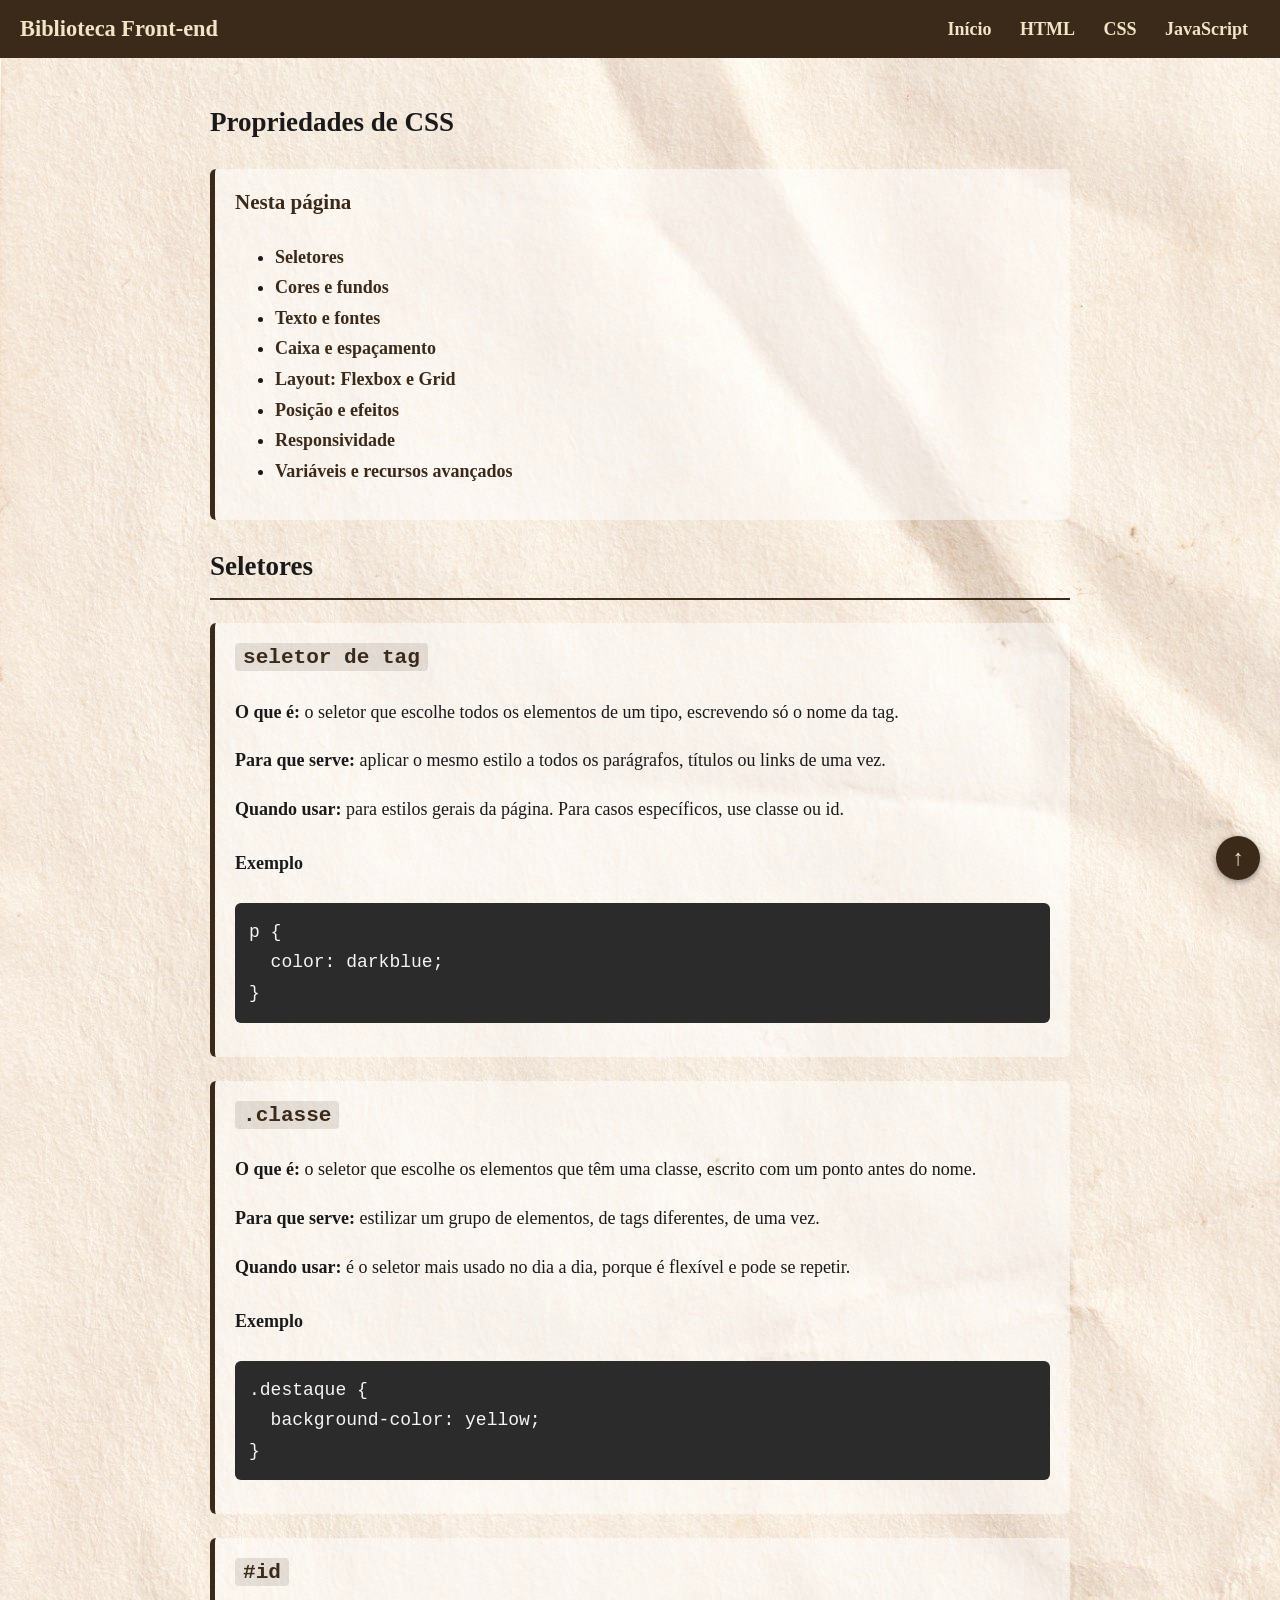
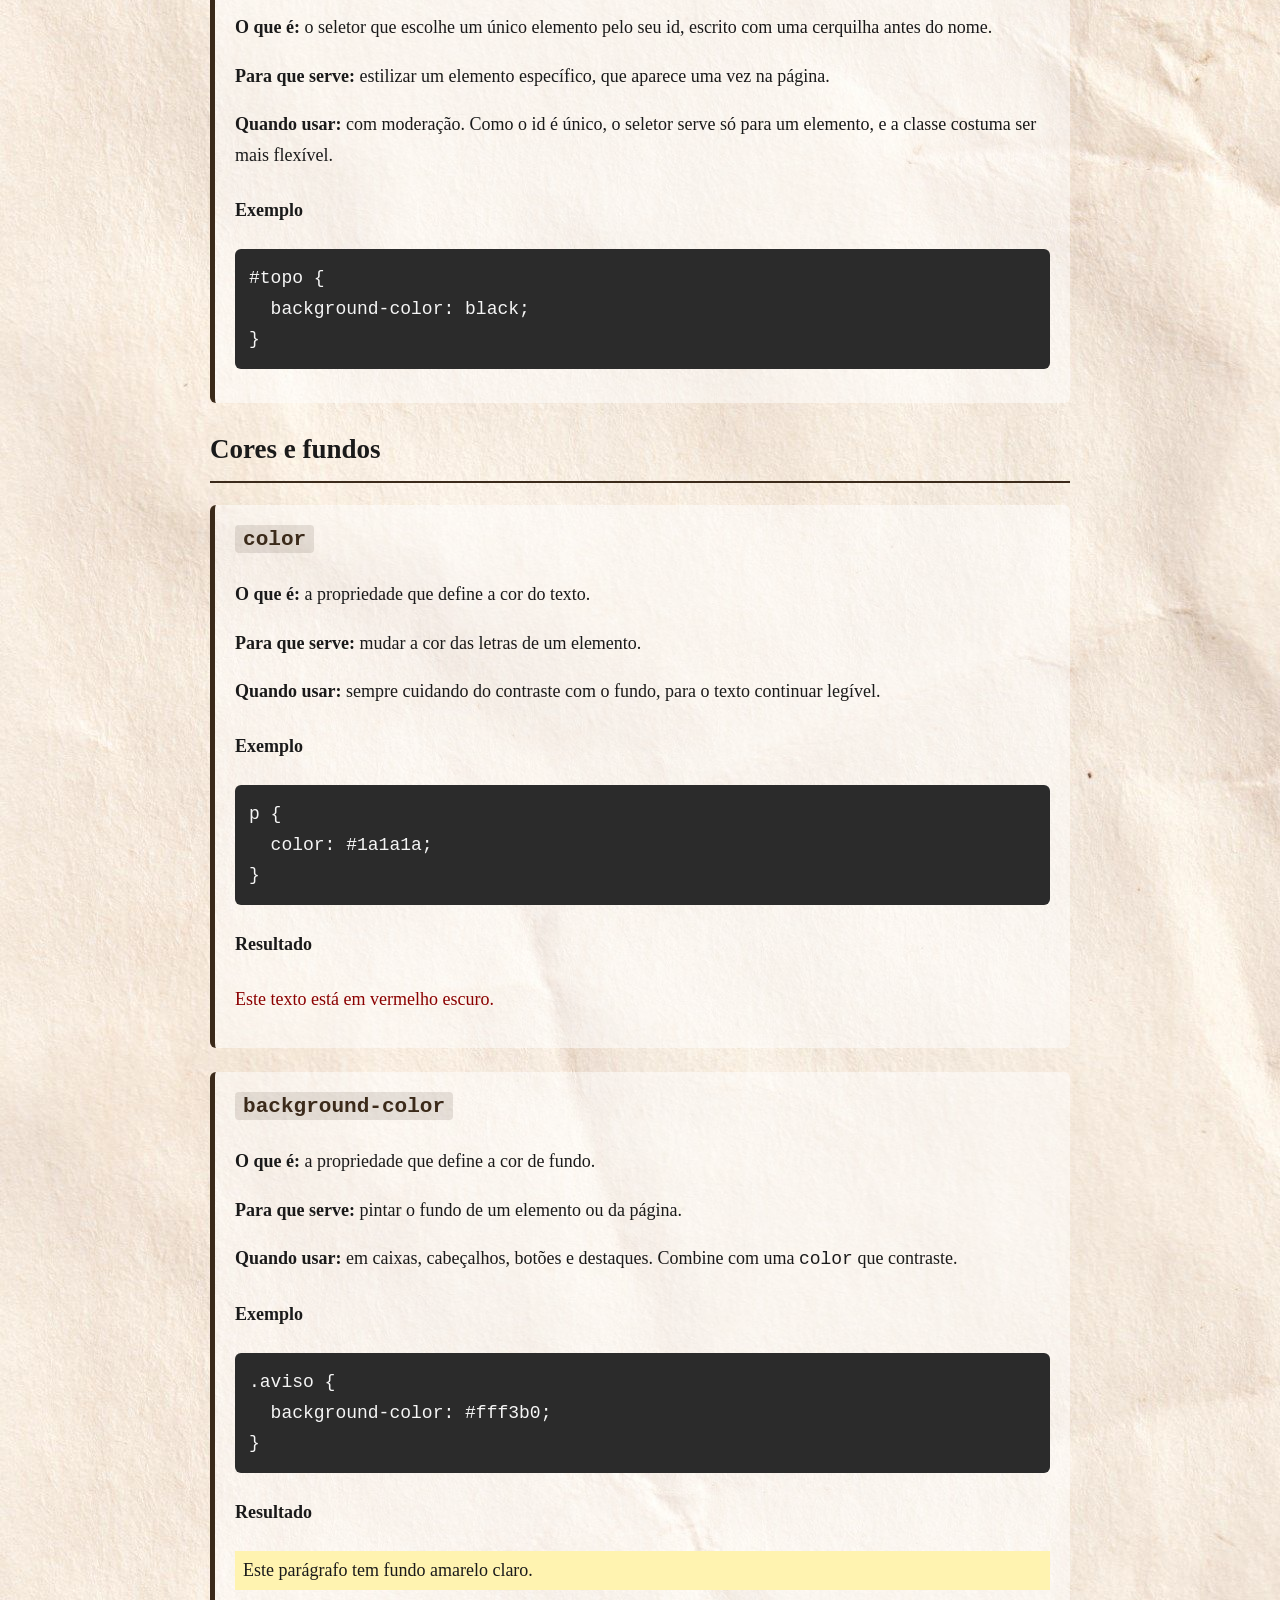
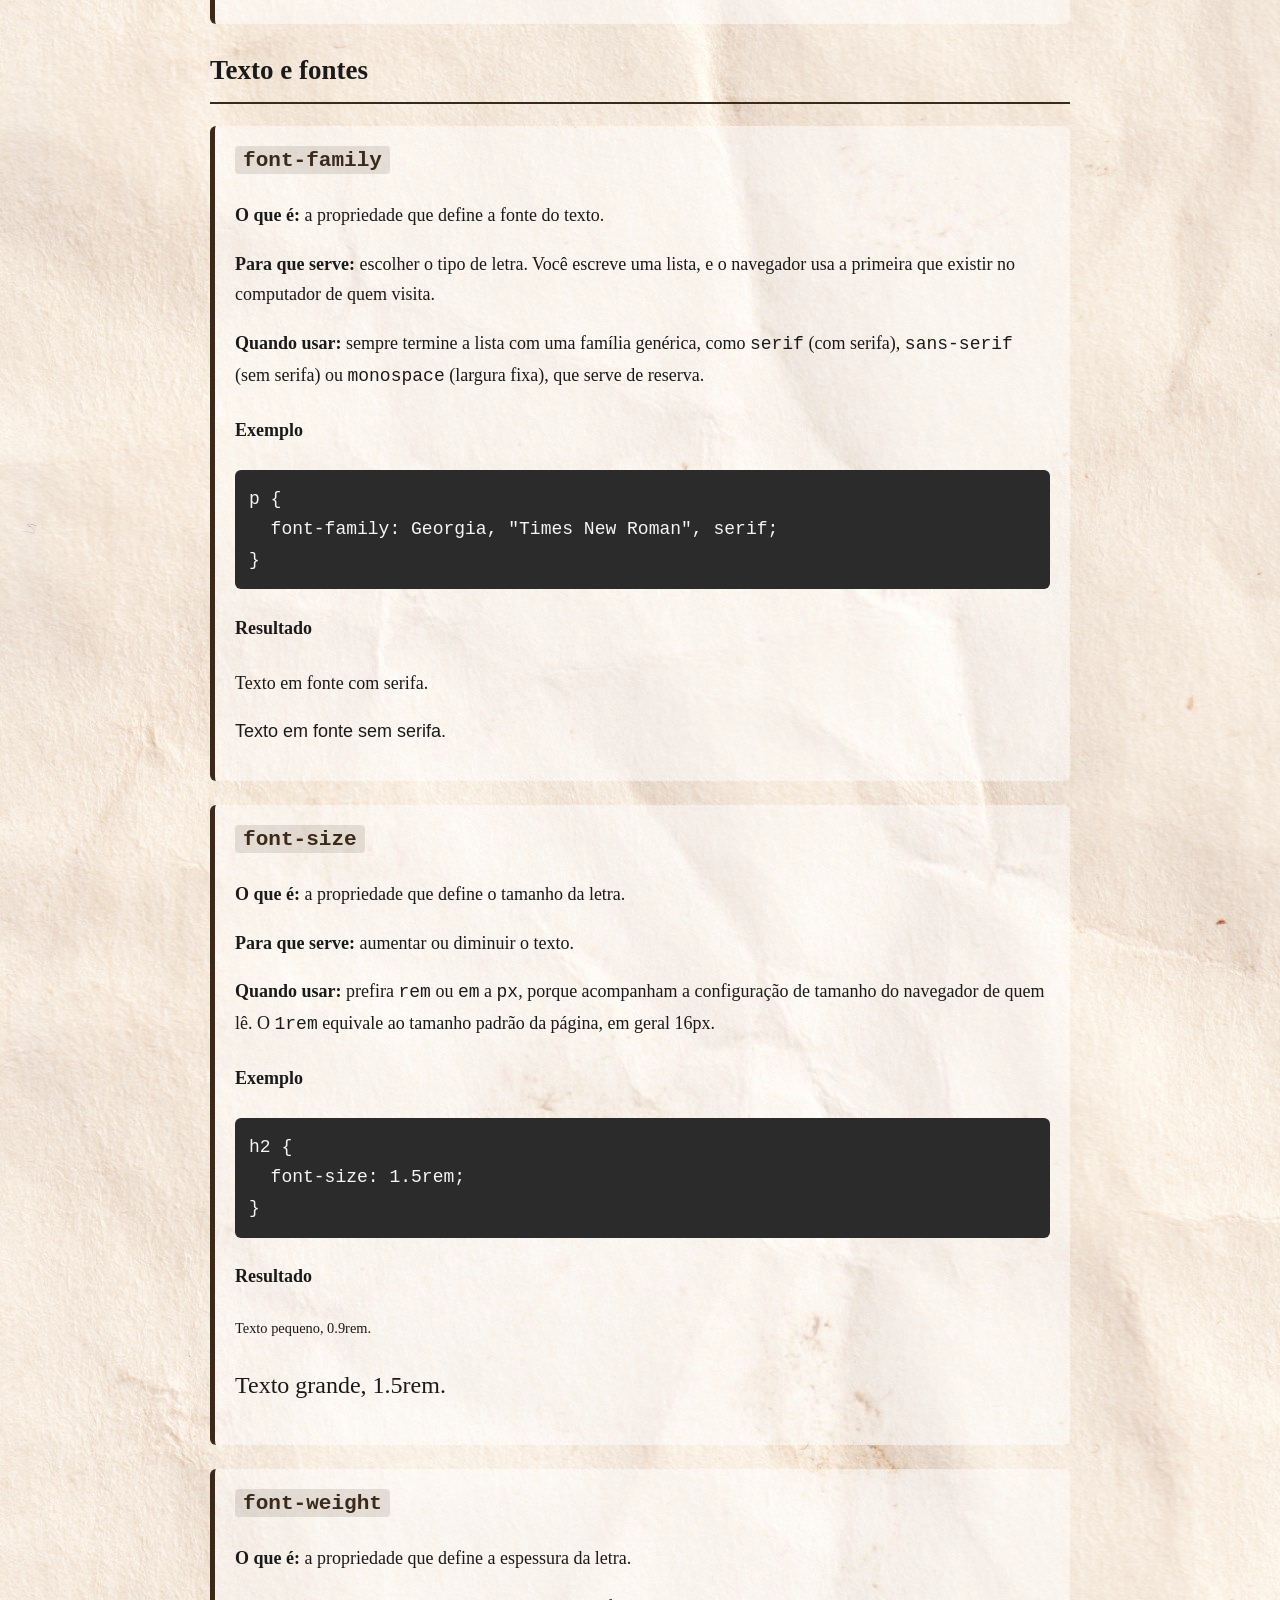
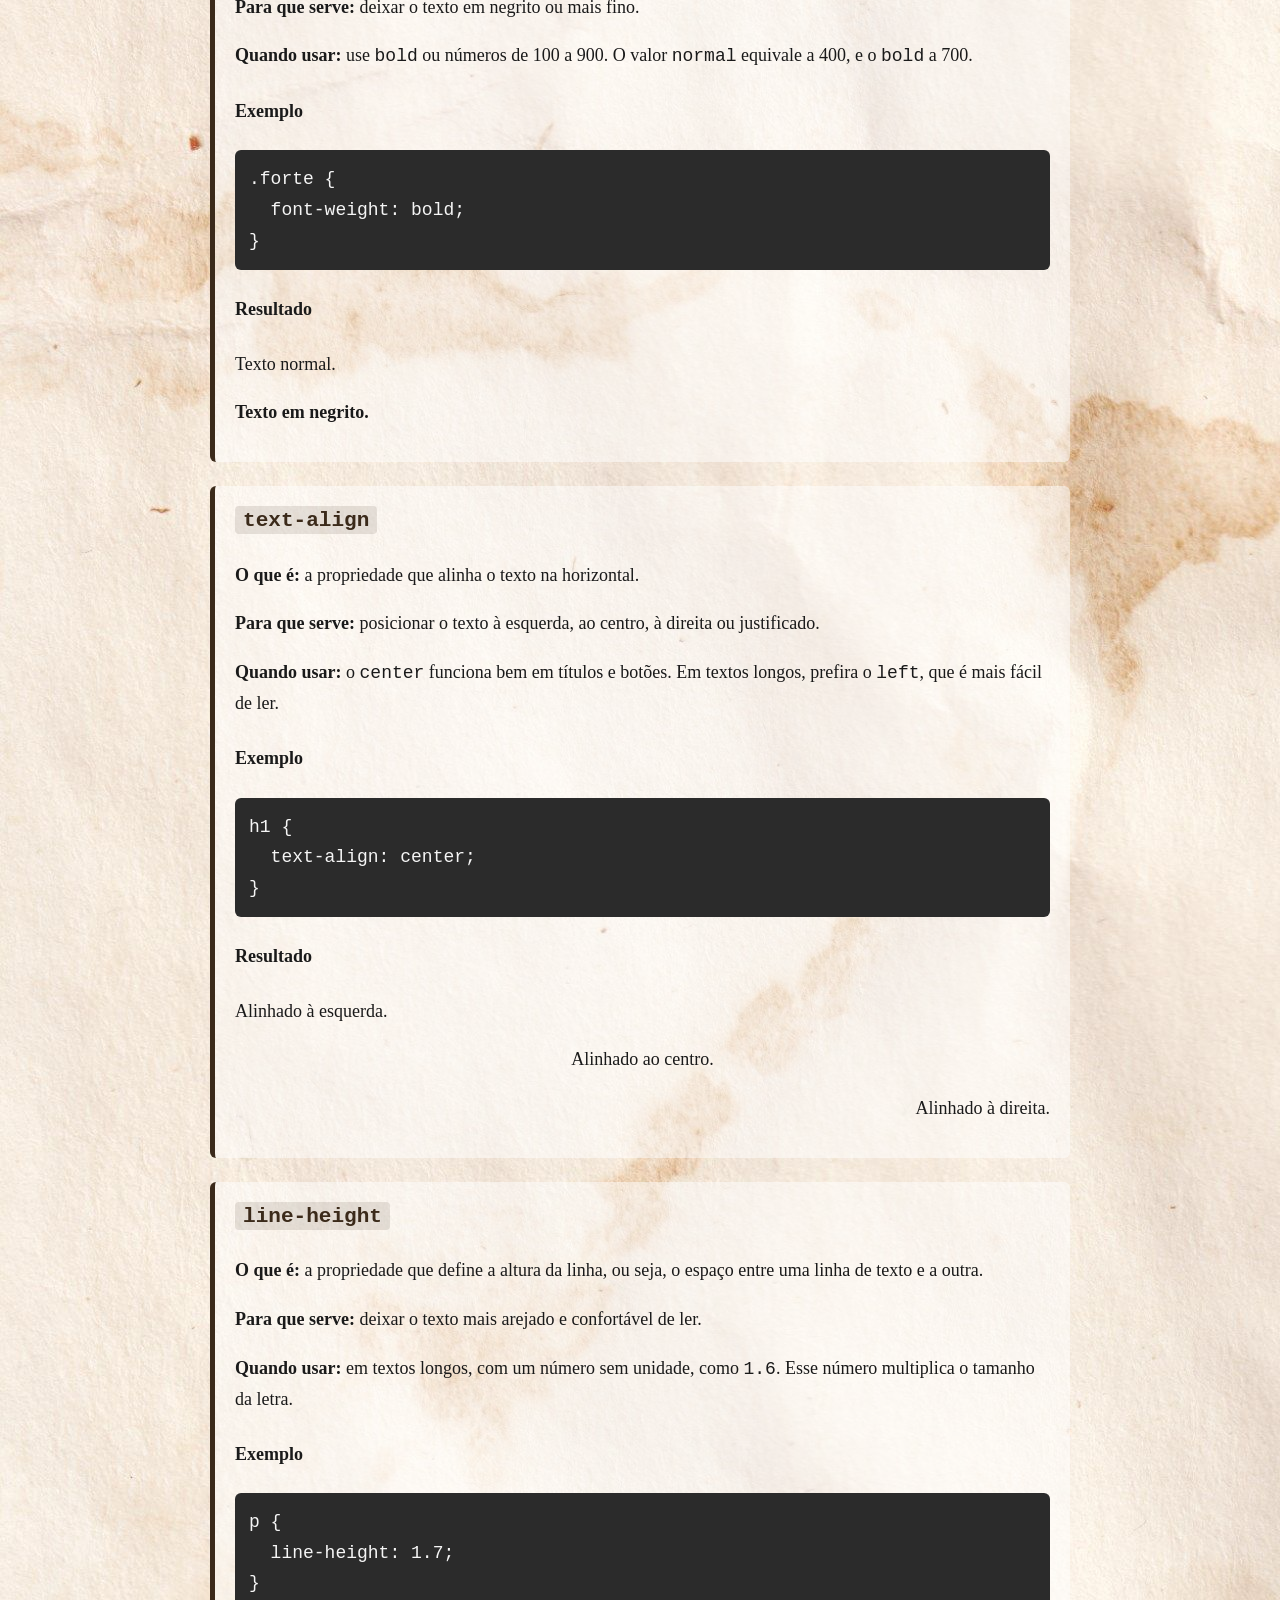
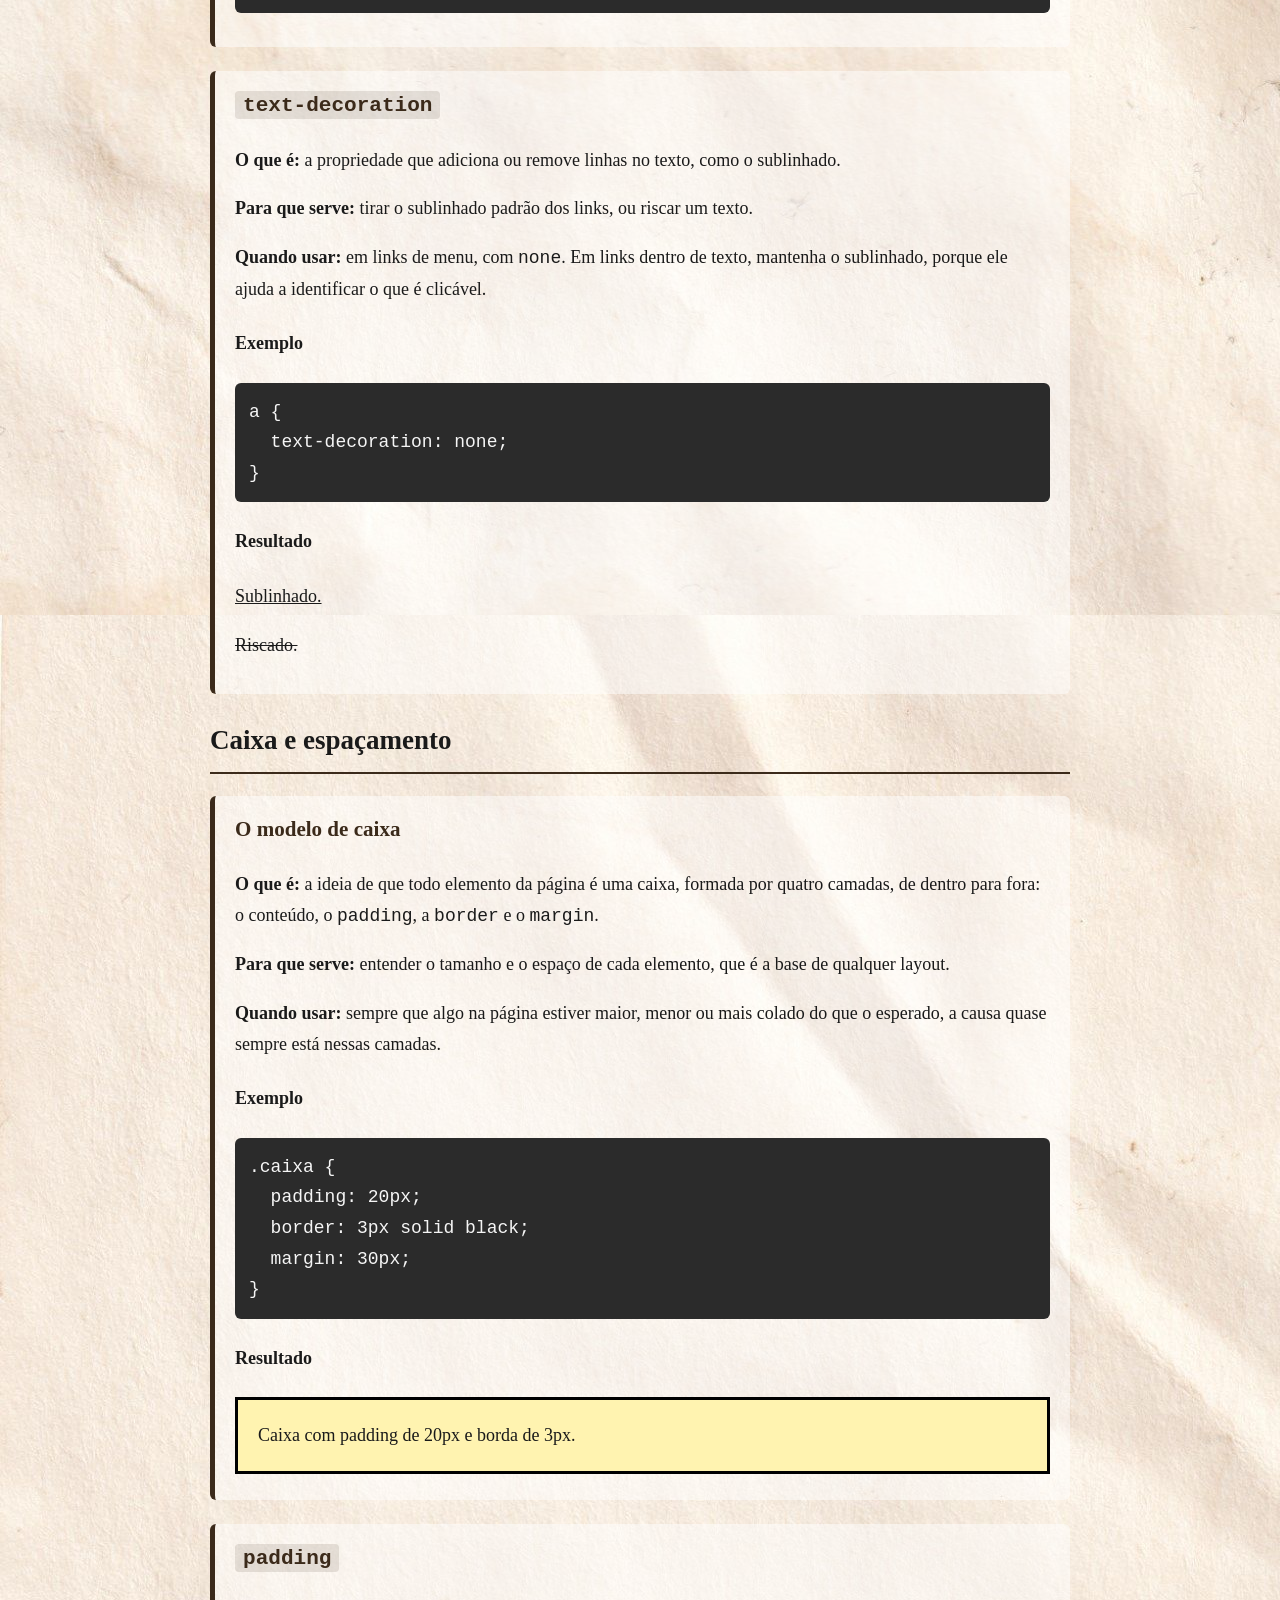
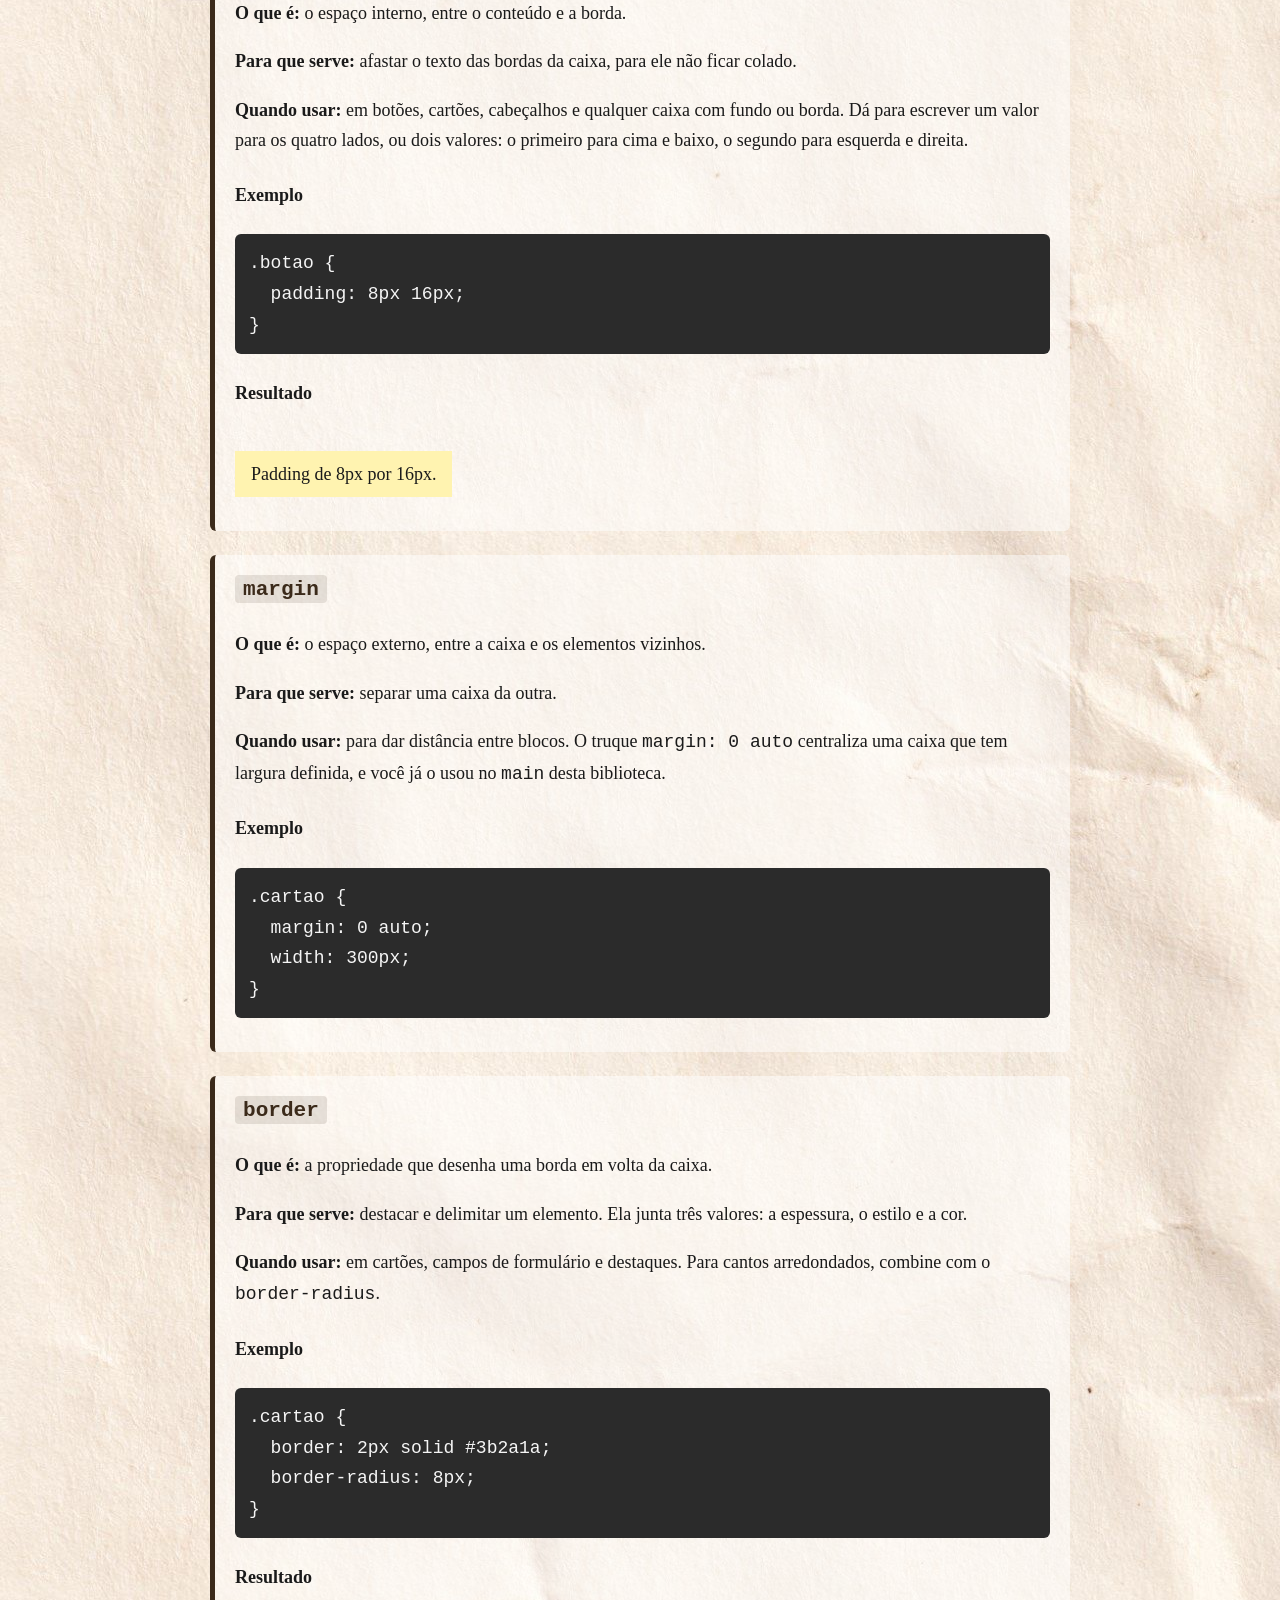
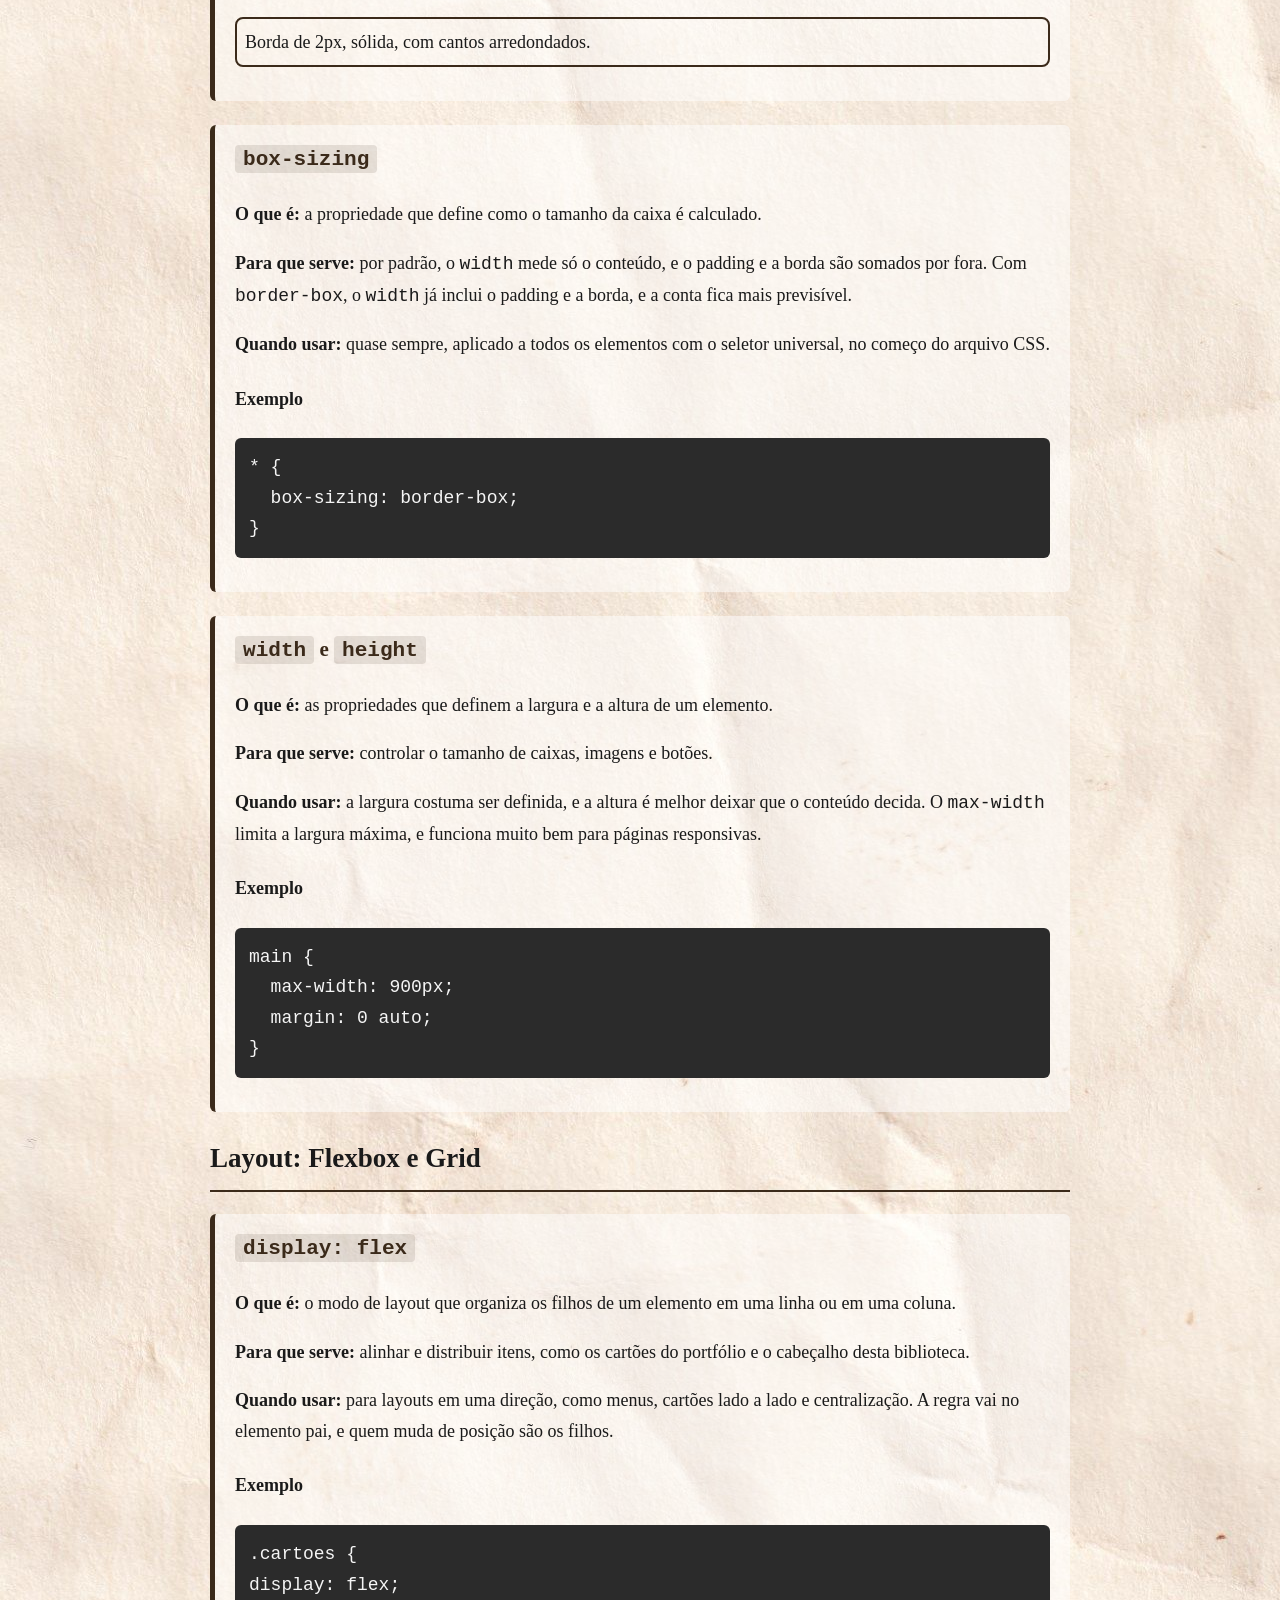
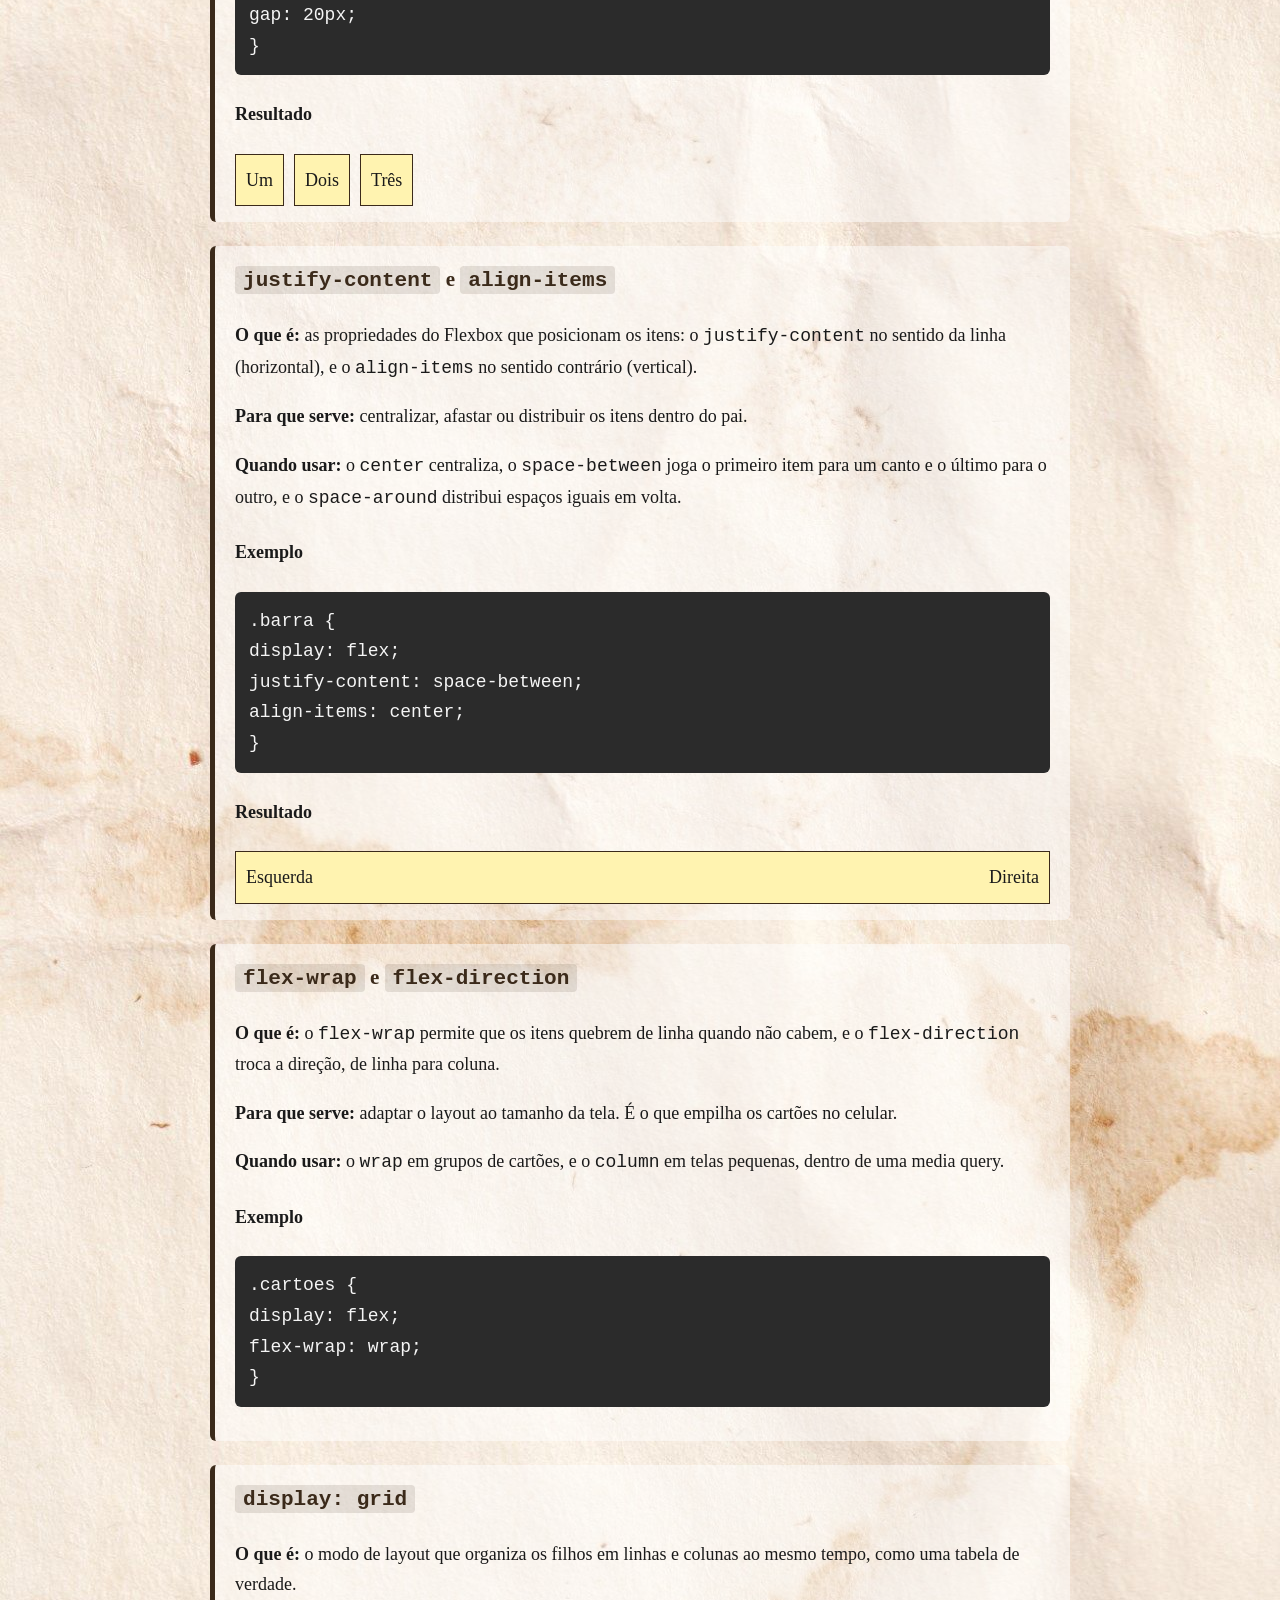
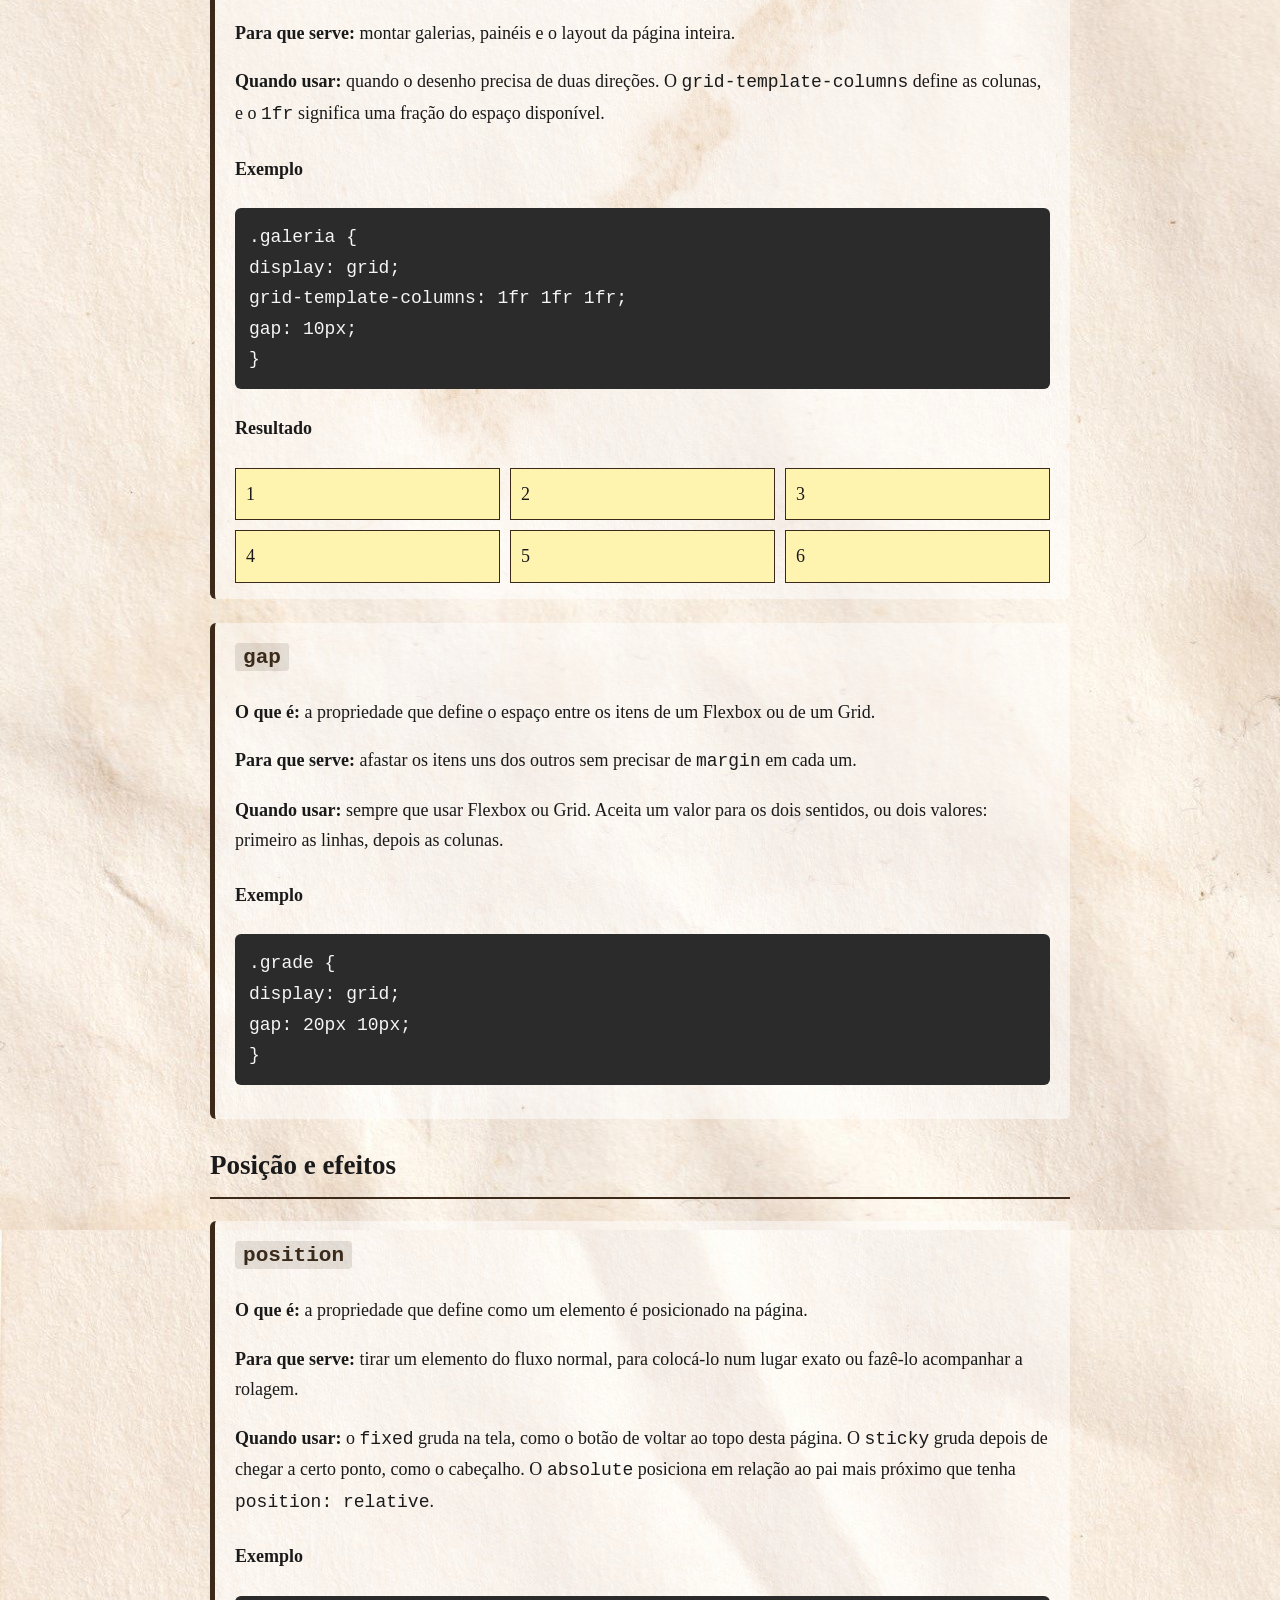
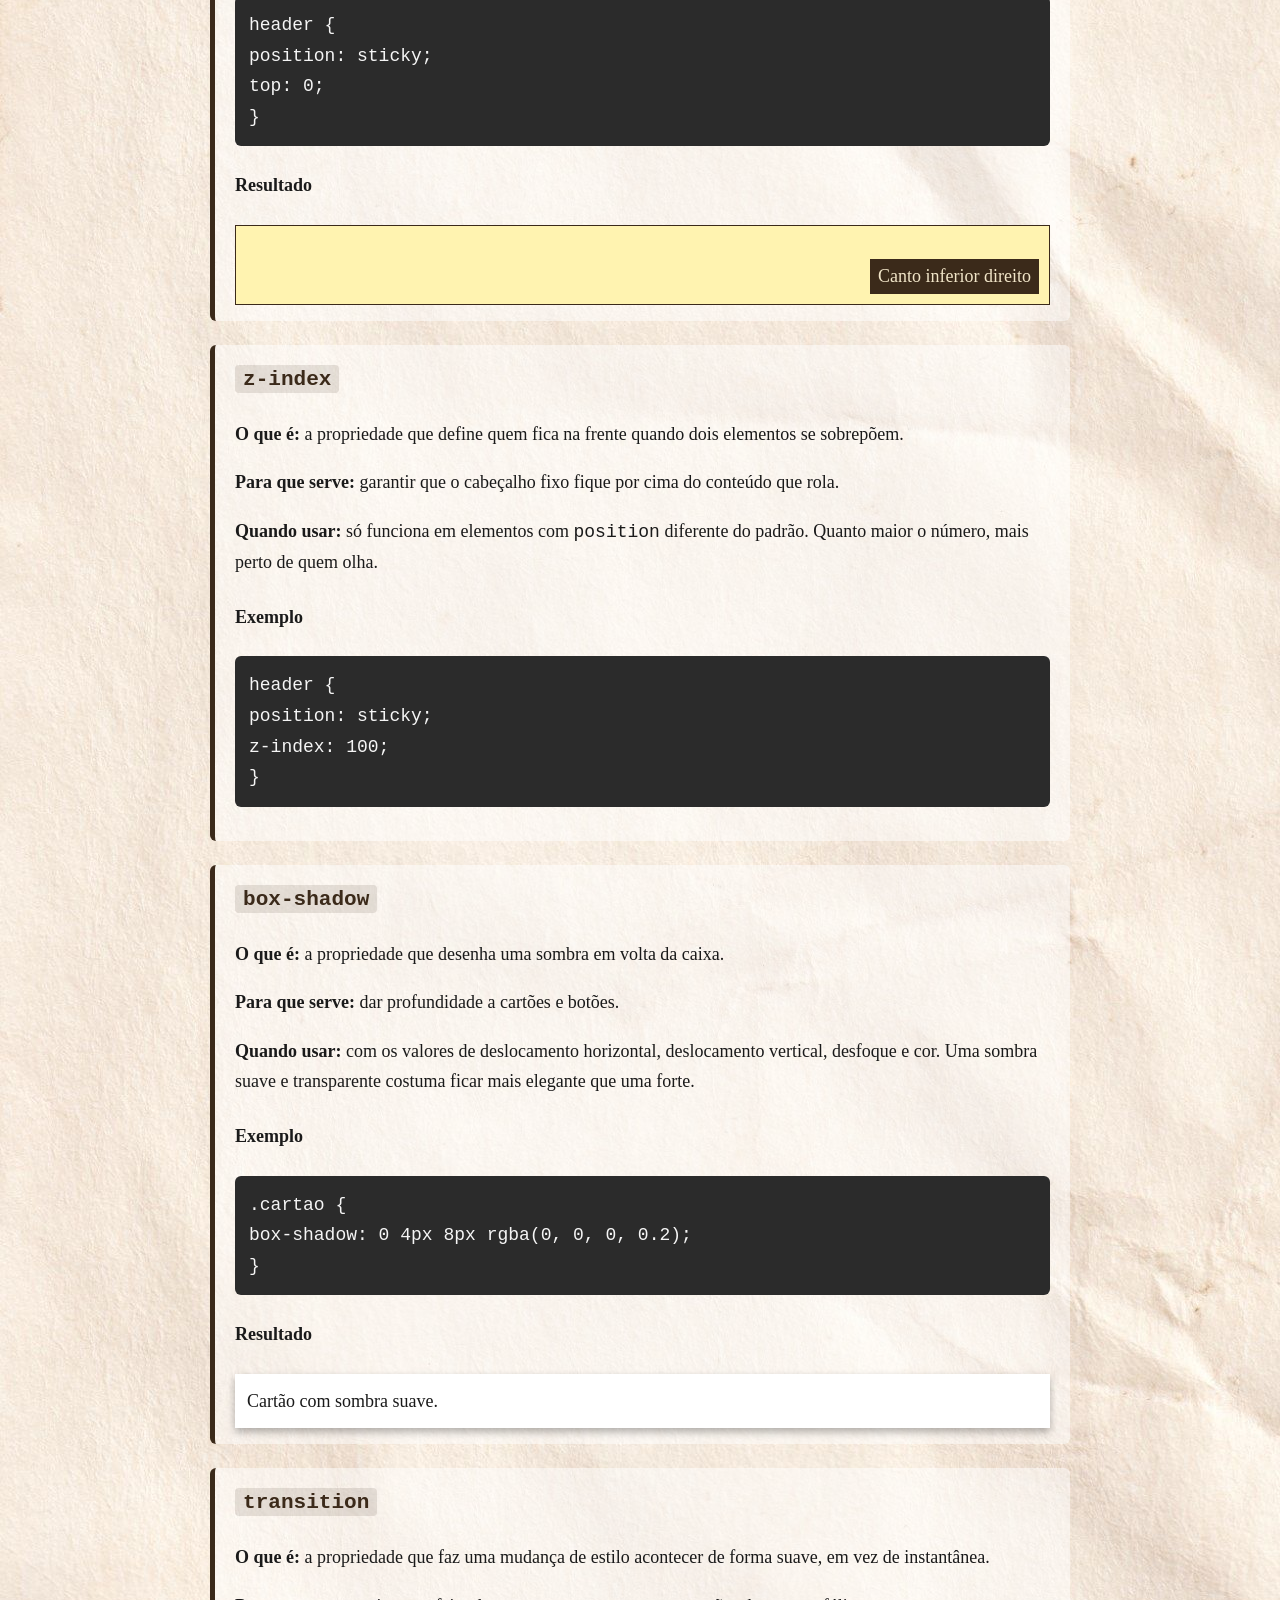
==== commit d93cfba2: "adiciona formulários, arrays e variáveis de CSS" ====
--- a/css.html
+++ b/css.html
@@ -8,9 +8,9 @@
   </head>
   <body>
     <header id="topo">
-      <h1>Biblioteca Front-end</h1>
+      <h1><a href="index.html">Biblioteca Front-end</a></h1>
       <nav>
-        <a href="index.html">Início</a>
+        <a href="inicio.html">Início</a>
         <a href="html.html">HTML</a>
         <a href="css.html">CSS</a>
         <a href="javascript.html">JavaScript</a>
@@ -28,6 +28,9 @@
           <li><a href="#layout">Layout: Flexbox e Grid</a></li>
           <li><a href="#posicao-efeitos">Posição e efeitos</a></li>
           <li><a href="#responsividade">Responsividade</a></li>
+          <li>
+            <a href="#variaveis-avancado">Variáveis e recursos avançados</a>
+          </li>
         </ul>
       </nav>
       <section id="seletores">
@@ -981,6 +984,180 @@
 }</code></pre>
         </article>
       </section>
+      <section id="variaveis-avancado">
+        <h2>Variáveis e recursos avançados</h2>
+
+        <article>
+          <h3>Variáveis CSS (<code>--nome</code> e <code>var()</code>)</h3>
+          <p>
+            <strong>O que é:</strong> um jeito de guardar um valor, como uma
+            cor, com um nome, para usar em vários lugares. O nome começa com
+            dois hífens, e o <code>var()</code> usa o valor guardado.
+          </p>
+          <p>
+            <strong>Para que serve:</strong> mudar a cor do site inteiro mexendo
+            em um lugar só, em vez de trocar o código em cada regra.
+          </p>
+          <p>
+            <strong>Quando usar:</strong> para cores, fontes e espaços que se
+            repetem. As variáveis ficam dentro de <code>:root</code>, que
+            representa a página inteira.
+          </p>
+          <h4>Exemplo</h4>
+          <pre><code>:root {
+  --marrom: #3b2a1a;
+  --bege: #f1e5c8;
+}
+
+header {
+  background-color: var(--marrom);
+  color: var(--bege);
+}</code></pre>
+        </article>
+
+        <article>
+          <h3><code>calc()</code></h3>
+          <p>
+            <strong>O que é:</strong> uma função que faz contas com medidas, até
+            com unidades diferentes.
+          </p>
+          <p>
+            <strong>Para que serve:</strong> calcular tamanhos que dependem de
+            dois valores, como "a largura toda menos 40 pixels".
+          </p>
+          <p>
+            <strong>Quando usar:</strong> quando um valor fixo e um relativo
+            precisam andar juntos. Nas contas com mais e menos, os espaços em
+            volta do sinal são obrigatórios.
+          </p>
+          <h4>Exemplo</h4>
+          <pre><code>.caixa {
+  width: calc(100% - 40px);
+}</code></pre>
+        </article>
+
+        <article>
+          <h3><code>:focus</code></h3>
+          <p>
+            <strong>O que é:</strong> uma pseudo-classe que vale quando o
+            elemento está selecionado, como um campo onde o cursor está
+            piscando.
+          </p>
+          <p>
+            <strong>Para que serve:</strong> mostrar ao visitante onde ele está,
+            principalmente a quem navega só pelo teclado.
+          </p>
+          <p>
+            <strong>Quando usar:</strong> em campos de formulário, botões e
+            links. Não esconda o contorno do foco sem colocar outro no lugar,
+            porque isso prejudica a acessibilidade.
+          </p>
+          <h4>Exemplo</h4>
+          <pre><code>input:focus {
+  border-color: #007BFF;
+  outline: 2px solid #007BFF;
+}</code></pre>
+        </article>
+
+        <article>
+          <h3><code>:nth-child()</code></h3>
+          <p>
+            <strong>O que é:</strong> uma pseudo-classe que escolhe um filho
+            pela sua posição dentro do pai.
+          </p>
+          <p>
+            <strong>Para que serve:</strong> estilizar itens alternados ou
+            específicos, como linhas pares de uma tabela.
+          </p>
+          <p>
+            <strong>Quando usar:</strong> o <code>even</code> pega os pares, o
+            <code>odd</code> pega os ímpares, e um número escolhe aquela posição
+            exata.
+          </p>
+          <h4>Exemplo</h4>
+          <pre><code>tr:nth-child(even) {
+  background-color: #eee;
+}</code></pre>
+        </article>
+
+        <article>
+          <h3><code>display: none</code> e <code>opacity</code></h3>
+          <p>
+            <strong>O que é:</strong> o <code>display: none</code> tira o
+            elemento da página, como se ele não existisse. O
+            <code>opacity</code> deixa o elemento transparente, de 0 (invisível)
+            a 1 (normal).
+          </p>
+          <p>
+            <strong>Para que serve:</strong> esconder ou esmaecer elementos.
+          </p>
+          <p>
+            <strong>Quando usar:</strong> o <code>display: none</code> para o
+            que não deve ocupar espaço, e o <code>opacity</code> para efeitos
+            suaves, porque ele combina com a <code>transition</code>.
+          </p>
+          <h4>Exemplo</h4>
+          <pre><code>.escondido {
+  display: none;
+}
+
+.fraco {
+  opacity: 0.5;
+}</code></pre>
+          <h4>Resultado</h4>
+          <p style="opacity: 0.4">Este texto está com opacidade 0.4.</p>
+        </article>
+
+        <article>
+          <h3><code>@keyframes</code> e <code>animation</code></h3>
+          <p>
+            <strong>O que é:</strong> o <code>@keyframes</code> descreve as
+            etapas de uma animação, e o <code>animation</code> aplica essa
+            animação a um elemento.
+          </p>
+          <p>
+            <strong>Para que serve:</strong> criar movimentos que acontecem
+            sozinhos, sem precisar de um evento, como um elemento que pulsa.
+          </p>
+          <p>
+            <strong>Quando usar:</strong> para efeitos de destaque. Use com
+            moderação, porque excesso de movimento cansa e atrapalha quem tem
+            sensibilidade a movimento.
+          </p>
+          <h4>Exemplo</h4>
+          <pre><code>@keyframes pulsar {
+  from { transform: scale(1); }
+  to { transform: scale(1.1); }
+}
+
+.botao {
+  animation: pulsar 1s infinite alternate;
+}</code></pre>
+        </article>
+
+        <article>
+          <h3><code>object-fit</code></h3>
+          <p>
+            <strong>O que é:</strong> a propriedade que define como uma imagem
+            se encaixa no espaço que tem, quando a proporção é diferente.
+          </p>
+          <p>
+            <strong>Para que serve:</strong> evitar que a imagem fique esticada
+            ou achatada.
+          </p>
+          <p>
+            <strong>Quando usar:</strong> o <code>cover</code> preenche tudo e
+            corta o que sobra, e o <code>contain</code> mostra a imagem inteira,
+            deixando sobras.
+          </p>
+          <h4>Exemplo</h4>
+          <pre><code>img {
+  width: 300px;
+  height: 200px;
+  object-fit: cover;
+}</code></pre>
+        </article>
+      </section>
     </main>
     <footer>
       <p>
--- a/css/estilo.css
+++ b/css/estilo.css
@@ -32,6 +32,11 @@
     font-size: 1.4rem;
 }
 
+header h1 a {
+    color: #f1e5c8;
+    text-decoration: none;
+}
+
 nav a {
     color: #f1e5c8;
     text-decoration: none;
@@ -163,4 +168,85 @@
     background-color: #fff3b0;
     padding: 4px 8px;
     border-radius: 4px;
+}
+
+#sumario ul {
+    list-style: none;
+    padding: 0;
+}
+
+#sumario li {
+    background-color: rgba(255, 255, 255, 0.5);
+    border-left: 5px solid #3b2a1a;
+    border-radius: 6px;
+    padding: 12px 20px;
+    margin-bottom: 16px;
+}
+
+#sumario a {
+    font-size: 1.2rem;
+    font-weight: bold;
+    color: #3b2a1a;
+}
+
+#sumario p {
+    margin: 4px 0 0;
+}
+
+.pagina-capa {
+    background-color: #3b2a1a;
+    background-image: none;
+    color: #f1e5c8;
+}
+
+.capa {
+    min-height: 100vh;
+    max-width: none;
+    margin: 0;
+    padding: 20px;
+    display: flex;
+    flex-direction: column;
+    align-items: center;
+    justify-content: center;
+    text-align: center;
+}
+
+.capa-etiqueta {
+    text-transform: uppercase;
+    letter-spacing: 0.3em;
+    font-size: 0.9rem;
+    margin: 0 0 16px;
+}
+
+.capa h1 {
+    font-size: 3rem;
+    margin: 0 0 16px;
+    padding-bottom: 16px;
+    border-bottom: 2px solid #f1e5c8;
+}
+
+.capa-subtitulo {
+    max-width: 420px;
+    font-size: 1.2rem;
+    margin: 0 0 32px;
+}
+
+.capa-botao {
+    color: #3b2a1a;
+    background-color: #f1e5c8;
+    text-decoration: none;
+    font-weight: bold;
+    padding: 12px 32px;
+    border-radius: 6px;
+    transition: transform 0.3s ease;
+}
+
+.capa-botao:hover {
+    transform: translateY(-3px);
+}
+
+.capa-autor {
+    margin: 48px 0 0;
+    font-style: italic;
+    font-size: 0.95rem;
 }
